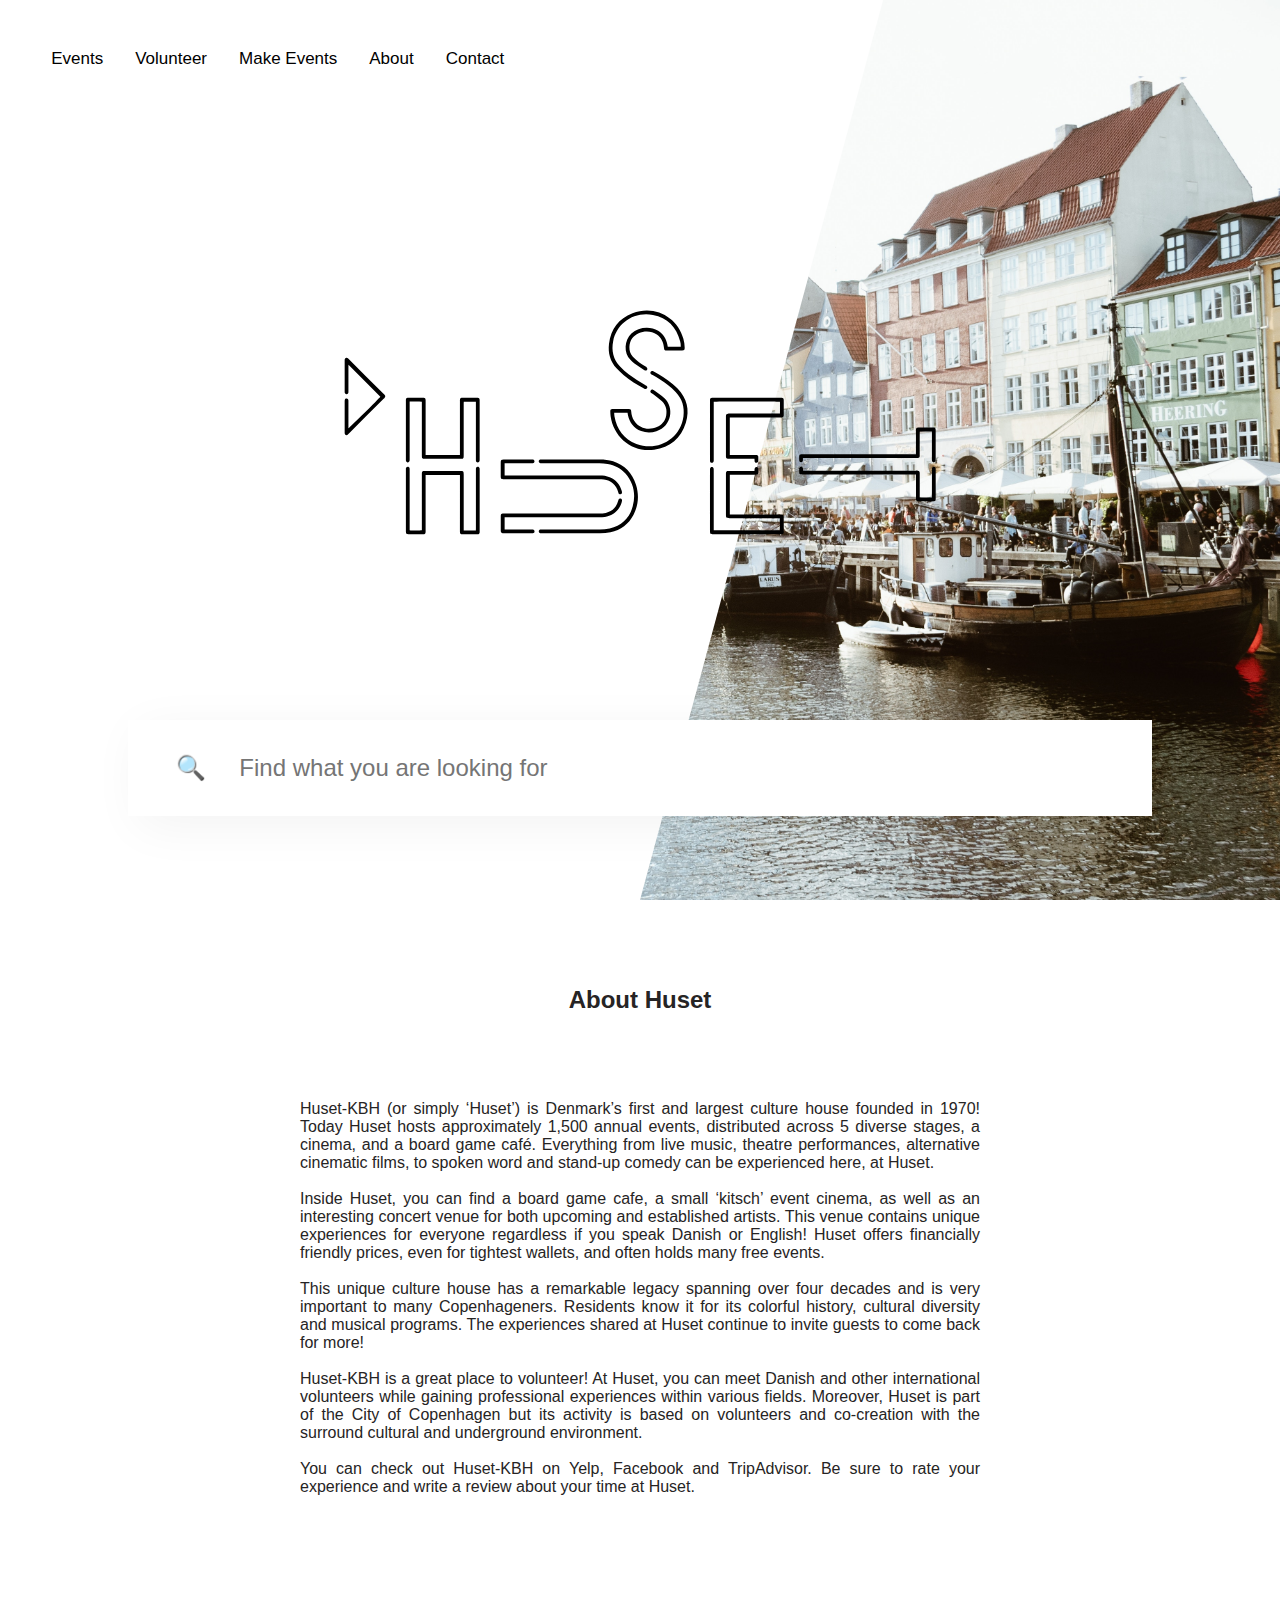
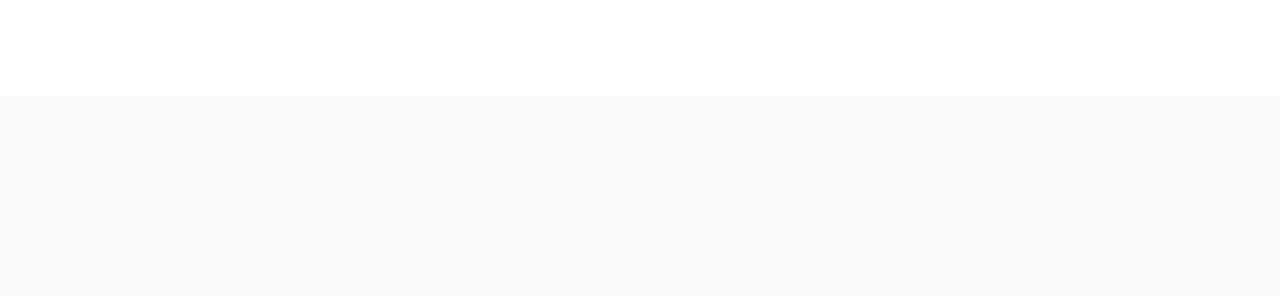
==== About.html @ 894ce45f "about page" ====
<!DOCTYPE html>
<html lang="">

<head>
  <meta charset="utf-8" />
  <meta name="viewport" content="width=device-width, initial-scale=1.0" />
  <link rel="stylesheet" type="text/css" href="css/style.css" />
  <title>Huset-KBH - Prototype</title>
</head>

<header class="header">
  <img class="arrow open-btn" src="img/burger_menu.svg" alt="H Menu logo" />
  <img class="arrow close-btn hide" src="img/burger_menu.svg" alt="H Menu logo" />

  <div class="overlay hide">
    <nav>
      <ul class="burger-bar" id="overlay">
        <li><a href="index.html">Events</a></li>
        <li><a href="#">Volunteer</a></li>
        <li><a href="#">Make Events</a></li>
        <li><a href="About.html">About</a></li>
        <li><a href="#">Contact</a></li>
      </ul>
    </nav>
  </div>

  <div class="headerContent">
    <div>
      <ul class="nav-bar">
        <li><a href="index.html">Events</a></li>
        <li><a href="#">Volunteer</a></li>
        <li><a href="#">Make Events</a></li>
        <li><a href="About.html">About</a></li>
        <li><a href="#">Contact</a></li>
      </ul>
    </div>
  </div>
</header>

<body>
  <section class="openSection">
    <div class="logoContainer">
      <div class="logo">
        <?xml version="1.0" encoding="utf-8"?>
        <!-- Generator: Adobe Illustrator 23.0.3, SVG Export Plug-In . SVG Version: 6.00 Build 0)  -->
        <svg version="1.1" id="Layer_1" xmlns="http://www.w3.org/2000/svg" xmlns:xlink="http://www.w3.org/1999/xlink"
          x="0px" y="0px" viewBox="0 0 500 500" style="enable-background:new 0 0 500 500;" xml:space="preserve">
          <g id="_x38_NUeLU.tif">
            <g>
              <path d="M109.32,271.02c-9.06,0-17.85,0-26.81,0c0,0.61,0,1.14,0,1.66c0,13.91,0,27.82,0,41.73c0,0.32,0,0.63,0,0.95
			c-0.02,1.63-0.45,2.08-2.1,2.08c-3.75,0.01-7.5,0.01-11.25,0c-1.65-0.01-2.06-0.43-2.06-2.11c0-16.21,0-32.43,0-48.64
			c0-0.27-0.01-0.55,0.03-0.81c0.13-0.74,0.67-1.23,1.38-1.25c0.71-0.02,1.33,0.42,1.47,1.15c0.09,0.48,0.06,0.99,0.06,1.48
			c0,15.08,0,30.17,0,45.25c0,0.58,0,1.17,0,1.72c1.05,0.31,7.84,0.37,9.53,0.08c0-0.53,0-1.11,0-1.68c0-14,0-28,0-42
			c0-2.39,0.25-2.65,2.63-2.65c9.12,0,18.25,0,27.37,0c2.44,0,2.7,0.26,2.7,2.74c0,13.95,0,27.91,0,41.86c0,0.58,0,1.15,0,1.82
			c3.2,0,6.25,0,9.48,0c0.02-0.57,0.05-1.14,0.05-1.71c0-15.13,0-30.26,0-45.39c0-0.45-0.02-0.91,0.03-1.35
			c0.09-0.78,0.6-1.27,1.31-1.32c0.76-0.06,1.39,0.41,1.55,1.21c0.07,0.35,0.05,0.72,0.05,1.08c0,16.08,0,32.16,0,48.23
			c0,0.27,0.02,0.54-0.02,0.81c-0.11,0.92-0.57,1.39-1.49,1.45c-0.76,0.05-1.53,0.02-2.3,0.02c-2.94,0-5.87-0.05-8.81,0.01
			c-2.46,0.05-2.82-0.36-2.81-2.75c0.03-13.95,0.02-27.91,0.02-41.86C109.32,272.27,109.32,271.7,109.32,271.02z" />
              <path d="M82.51,255.44c9.02,0,17.82,0,26.81,0c0-0.64,0-1.21,0-1.78c0-13.41,0-26.83,0-40.24c0-2.36,0.3-2.66,2.63-2.66
			c3.39,0,6.77,0,10.16,0c0.36,0,0.73-0.02,1.08,0.03c1,0.13,1.44,0.59,1.53,1.58c0.02,0.27,0.01,0.54,0.01,0.81
			c0,15.22,0,30.44,0,45.66c0,0.41,0.02,0.82-0.06,1.21c-0.14,0.74-0.74,1.22-1.42,1.23c-0.73,0-1.34-0.54-1.43-1.35
			c-0.05-0.45-0.03-0.9-0.03-1.35c0-14.32,0-28.63,0-42.95c0-0.57,0-1.15,0-1.82c-3.21,0-6.25,0-9.44,0
			c-0.03,0.54-0.09,1.06-0.09,1.58c0,13.41,0,26.83,0,40.24c0,2.67-0.17,2.83-2.85,2.83c-8.99,0-17.97,0-26.96,0
			c-0.23,0-0.45,0-0.68,0c-1.85-0.02-2.2-0.37-2.2-2.24c0-13.5,0-27.01,0-40.51c0-0.58,0-1.17,0-1.91
			c-3.17-0.18-6.25-0.06-9.53-0.09c0,0.71,0,1.28,0,1.85c0,14.32,0,28.63,0,42.95c0,0.45,0.03,0.91-0.02,1.35
			c-0.1,0.87-0.76,1.45-1.53,1.41c-0.73-0.04-1.28-0.6-1.37-1.42c-0.04-0.36-0.02-0.72-0.02-1.08c0-15.17,0-30.35,0-45.52
			c0-0.32-0.02-0.63,0.01-0.95c0.08-0.88,0.45-1.31,1.31-1.47c0.35-0.07,0.72-0.06,1.08-0.06c3.52,0,7.05,0,10.57,0
			c0.32,0,0.64-0.01,0.95,0.03c0.98,0.14,1.42,0.61,1.49,1.61c0.03,0.4,0.01,0.81,0.01,1.22c0,13.32,0,26.65,0,39.97
			C82.51,254.16,82.51,254.74,82.51,255.44z" />
              <path d="M240.26,222.55c-3.5,0-6.87,0-10.43,0c0.07,0.9,0.07,1.74,0.21,2.56c1.84,10.3,7.38,17.86,17.16,21.69
			c16.11,6.31,34.37-3.57,36.75-21.42c0.98-7.33-0.95-13.81-6.11-19.17c-1.87-1.94-3.93-3.74-6.05-5.41
			c-3.72-2.95-7.78-5.42-11.91-7.76c-0.39-0.22-0.8-0.43-1.16-0.7c-0.61-0.46-0.77-1.18-0.46-1.8c0.3-0.62,0.97-0.91,1.72-0.72
			c0.26,0.07,0.51,0.19,0.74,0.32c5.16,2.91,10.18,6.03,14.75,9.83c1.35,1.12,2.66,2.32,3.87,3.59c7.35,7.65,9.6,16.68,6.48,26.74
			c-3.77,12.16-12.24,19.26-24.84,21.03c-17.09,2.39-31.68-9.89-33.93-26.21c-0.17-1.25-0.24-2.52-0.26-3.78
			c-0.02-1.24,0.49-1.77,1.7-1.78c4.29-0.03,8.58-0.03,12.87,0c1.29,0.01,1.71,0.47,1.79,1.86c0.16,2.62,0.87,5.07,2.31,7.28
			c4.33,6.63,11.97,7.46,17.71,4.93c3.88-1.71,6.44-4.62,7.27-8.84c0.84-4.3-0.02-8.23-3.26-11.33c-1.79-1.71-3.83-3.15-5.79-4.66
			c-0.82-0.63-1.74-1.13-2.58-1.75c-0.74-0.54-0.9-1.34-0.47-2.01c0.41-0.66,1.21-0.83,2.04-0.44c0.08,0.04,0.16,0.09,0.23,0.14
			c2.98,1.96,5.9,3.98,8.53,6.43c7.51,6.99,5.96,21.69-6.28,25.76c-3.97,1.32-8.01,1.41-11.95-0.15
			c-5.75-2.28-9.07-6.63-10.37-12.61C240.45,223.66,240.37,223.17,240.26,222.55z" />
              <path d="M271.7,170.89c3.44,0,6.75,0,10.15,0c0.08-1.49-0.15-2.87-0.5-4.2c-2.89-11.19-9.88-18.44-21.26-20.61
			c-15.13-2.88-28.36,6.76-31.05,20.46c-1.46,7.47,0.12,14.16,5.36,19.84c2.12,2.3,4.47,4.33,6.98,6.19
			c4.03,2.99,8.28,5.65,12.63,8.13c0.35,0.2,0.72,0.38,1.05,0.62c0.67,0.49,0.87,1.23,0.53,1.9c-0.33,0.66-1.06,0.92-1.86,0.65
			c-0.21-0.07-0.41-0.18-0.61-0.3c-5.5-3.12-10.9-6.42-15.78-10.46c-2.01-1.66-3.93-3.48-5.68-5.41
			c-4.96-5.45-6.77-12.01-5.88-19.19c1.42-11.48,7.62-19.69,18.37-23.81c17.7-6.79,35.25,3.43,39.74,19.97
			c0.63,2.32,0.99,4.68,1.03,7.08c0.03,1.67-0.41,2.15-2.03,2.15c-4.02,0.02-8.04,0.02-12.06,0c-1.59-0.01-1.97-0.4-2.08-1.99
			c-0.32-4.36-1.93-8.06-5.6-10.64c-5.87-4.12-15.05-2.6-19.24,3.06c-2.57,3.48-3.44,10.13,0.51,14.45c1.42,1.55,3.07,2.92,4.75,4.2
			c1.64,1.26,3.45,2.3,5.19,3.44c0.3,0.2,0.62,0.38,0.89,0.61c0.55,0.49,0.66,1.25,0.3,1.84c-0.32,0.54-0.99,0.81-1.65,0.62
			c-0.26-0.07-0.5-0.2-0.73-0.35c-2.51-1.69-5.04-3.34-7.49-5.12c-1.16-0.84-2.18-1.89-3.18-2.93c-5.39-5.59-4.79-15.27,0.8-20.56
			c5.39-5.11,14.61-6.08,20.88-2.11c4.06,2.57,6.32,6.33,7.23,10.98C271.51,169.87,271.59,170.31,271.7,170.89z" />
              <path d="M359.25,304.88c-0.69,0-1.27,0-1.85,0c-12.46,0-24.93,0-37.39,0c-2.65,0-2.87-0.22-2.87-2.83c0-10.48,0-20.95,0-31.43
			c0-0.23,0-0.45,0-0.68c0.03-1.64,0.45-2.06,2.13-2.06c6.14-0.01,12.28,0,18.43,0c0.54,0,1.07,0,1.72,0
			c0.04-0.53,0.06-0.96,0.11-1.39c0.1-0.97,0.72-1.59,1.54-1.55c0.78,0.04,1.34,0.63,1.38,1.55c0.04,0.95,0.04,1.9-0.01,2.84
			c-0.05,0.91-0.54,1.38-1.45,1.47c-0.4,0.04-0.81,0.02-1.22,0.02c-6.01,0-12.01,0-18.02,0c-0.49,0-0.98,0-1.58,0
			c0,10.38,0,20.64,0,31.11c0.58,0,1.1,0,1.63,0c12.6,0,25.2,0,37.8,0c2.51,0,2.69,0.18,2.69,2.7c0,3.39,0,6.77,0,10.16
			c0,0.32,0.01,0.63-0.01,0.95c-0.08,1.01-0.49,1.45-1.5,1.58c-0.4,0.05-0.81,0.03-1.22,0.03c-17.39,0-34.77,0-52.16,0
			c-2.45,0-2.73-0.28-2.73-2.7c0-15.72,0-31.43,0-47.15c0-0.45-0.02-0.91,0.06-1.35c0.13-0.74,0.73-1.22,1.41-1.21
			c0.69,0,1.28,0.49,1.4,1.23c0.08,0.49,0.06,0.99,0.06,1.49c0,14.95,0,29.9,0,44.85c0,0.58,0,1.15,0,1.81c17.3,0,34.43,0,51.66,0
			C359.25,311.2,359.25,308.15,359.25,304.88z" />
              <path d="M320.16,226.09c0,9.8,0,19.48,0,29.32c0.55,0,1.03,0,1.52,0c6.05,0,12.1,0,18.15,0c0.41,0,0.82-0.02,1.22,0.02
			c0.83,0.1,1.33,0.57,1.37,1.4c0.05,1.13,0.06,2.26,0,3.38c-0.04,0.82-0.66,1.35-1.41,1.36c-0.74,0.01-1.34-0.5-1.48-1.31
			c-0.05-0.31-0.02-0.63-0.03-0.95c-0.01-0.26-0.05-0.53-0.09-0.97c-0.51,0-0.99,0-1.47,0c-6.05,0-12.1,0-18.15,0
			c-0.41,0-0.82,0.02-1.22-0.02c-0.85-0.09-1.3-0.53-1.4-1.38c-0.05-0.36-0.03-0.72-0.03-1.08c0-10.07,0-20.14,0-30.21
			c0-0.27-0.01-0.54,0.01-0.81c0.07-1.19,0.5-1.62,1.66-1.69c0.41-0.02,0.81-0.01,1.22-0.01c12.51,0,25.02,0,37.53,0
			c0.53,0,1.06,0,1.78,0c0.04-3.19,0.03-6.24,0.01-9.26c-1.01-0.32-50.08-0.4-51.74-0.07c0,0.54,0,1.12,0,1.7
			c0,14.45,0,28.9,0,43.35c0,0.45,0.02,0.91-0.03,1.35c-0.1,0.85-0.65,1.36-1.41,1.37c-0.76,0.01-1.34-0.49-1.46-1.32
			c-0.05-0.35-0.03-0.72-0.03-1.08c0-15.35,0-30.71,0-46.06c0-0.27-0.01-0.54,0.01-0.81c0.08-1.1,0.52-1.54,1.59-1.63
			c0.31-0.02,0.63-0.01,0.95-0.01c17.52,0,35.04,0,52.56,0c0.27,0,0.54-0.01,0.81,0.01c1.18,0.07,1.68,0.5,1.69,1.65
			c0.03,4.02,0.03,8.04,0,12.06c-0.01,1.15-0.52,1.63-1.66,1.7c-0.4,0.03-0.81,0.01-1.22,0.01c-12.51,0-25.02,0-37.53,0
			C321.33,226.09,320.79,226.09,320.16,226.09z" />
              <path d="M197.86,258.97c6.95,0,13.91-0.01,20.86,0.01c3.49,0.01,6.94,0.35,10.28,1.46c9.12,3.03,15.01,9.27,17.87,18.35
			c2.51,7.97,1.94,15.82-1.9,23.27c-3.81,7.38-9.93,11.88-18.01,13.74c-2.65,0.61-5.34,0.84-8.06,0.84
			c-15.22-0.01-30.43,0-45.65-0.01c-0.41,0-0.82,0.02-1.21-0.06c-0.66-0.13-1.11-0.7-1.13-1.34c-0.03-0.69,0.43-1.34,1.14-1.47
			c0.48-0.09,0.99-0.06,1.48-0.06c14.99,0,29.98-0.01,44.97,0c2.63,0,5.23-0.17,7.79-0.78c9.43-2.24,15.53-8.06,18.03-17.35
			c2.54-9.42,0.77-18.11-5.69-25.59c-3.65-4.23-8.42-6.61-13.89-7.52c-2.13-0.35-4.31-0.5-6.47-0.51
			c-14.85-0.04-29.71-0.02-44.56-0.02c-0.5,0-1,0.02-1.49-0.04c-0.78-0.09-1.27-0.6-1.33-1.3c-0.06-0.75,0.41-1.39,1.22-1.54
			c0.44-0.08,0.9-0.06,1.35-0.06C181.6,258.97,189.73,258.97,197.86,258.97z" />
              <path d="M465.59,254.9c0-0.78,0-1.32,0-1.86c0-5.46,0-10.93,0-16.39c0-0.36-0.02-0.72,0.01-1.08c0.09-1.07,0.54-1.54,1.64-1.58
			c1.17-0.04,2.35-0.02,3.52-0.02c2.71,0,5.42-0.01,8.13,0c1.7,0.01,2.11,0.4,2.11,2.06c0.01,7.68,0,15.35,0,23.03
			c0,0.31,0,0.64-0.06,0.94c-0.15,0.68-0.67,1.09-1.35,1.11c-0.69,0.02-1.25-0.34-1.41-1.02c-0.11-0.48-0.1-0.98-0.11-1.48
			c-0.01-6.64,0-13.27,0-19.91c0-0.53,0-1.06,0-1.68c-3.19,0-6.24,0-9.47,0c-0.02,0.52-0.07,1.04-0.07,1.56
			c-0.01,5.55,0,11.11,0,16.66c0,0.41,0.02,0.82-0.02,1.22c-0.1,0.86-0.53,1.28-1.4,1.37c-0.49,0.05-0.99,0.03-1.49,0.03
			c-28.81,0-57.61,0-86.42,0c-0.58,0-1.16,0-1.91,0c0,0.67,0.03,1.2-0.01,1.73c-0.08,1.03-0.64,1.57-1.52,1.53
			c-0.82-0.03-1.34-0.56-1.38-1.53c-0.04-1.04-0.05-2.08,0-3.11c0.04-0.98,0.54-1.45,1.53-1.55c0.45-0.04,0.9-0.02,1.35-0.02
			c28.81,0,57.61,0,86.42,0C464.26,254.9,464.83,254.9,465.59,254.9z" />
              <path d="M465.59,270.63c-0.88,0-1.51,0-2.13,0c-28.71,0-57.43,0-86.14,0c-0.54,0-1.09,0.02-1.62-0.04
			c-0.79-0.09-1.25-0.52-1.29-1.31c-0.06-1.13-0.06-2.26,0-3.38c0.05-0.85,0.63-1.32,1.42-1.32c0.79,0,1.32,0.45,1.44,1.32
			c0.07,0.53,0.07,1.07,0.1,1.78c0.67,0,1.28,0,1.9,0c28.76,0,57.52,0,86.28,0c0.5,0,1-0.03,1.49,0.03c1,0.12,1.41,0.58,1.49,1.6
			c0.03,0.36,0.01,0.72,0.01,1.08c0,5.51,0,11.02,0,16.52c0,0.53,0,1.06,0,1.68c3.22,0,6.26,0,9.45,0c0.03-0.56,0.08-1.08,0.08-1.6
			c0.01-6.64,0-13.27,0.01-19.91c0-0.45-0.02-0.91,0.07-1.35c0.15-0.77,0.69-1.18,1.44-1.16c0.74,0.01,1.26,0.45,1.39,1.22
			c0.06,0.35,0.04,0.72,0.04,1.08c0,7.45,0,14.9,0,22.35c0,0.32,0.01,0.63-0.02,0.95c-0.09,0.81-0.46,1.22-1.25,1.38
			c-0.39,0.08-0.81,0.07-1.21,0.07c-3.48,0.01-6.95,0.01-10.43,0c-0.4,0-0.82,0-1.21-0.08c-0.79-0.16-1.16-0.57-1.26-1.38
			c-0.05-0.4-0.02-0.81-0.02-1.22c0-5.51,0-11.02,0-16.52C465.59,271.89,465.59,271.36,465.59,270.63z" />
              <path d="M144.23,261.92c0,3.26,0,6.31,0,9.52c0.66,0,1.23,0,1.8,0c24.16,0,48.32,0,72.48,0c2.69,0,5.32,0.31,7.82,1.34
			c4.93,2.03,8.06,5.65,9.43,10.79c0.1,0.39,0.18,0.8,0.18,1.2c0,0.74-0.51,1.3-1.21,1.42c-0.61,0.1-1.25-0.23-1.53-0.86
			c-0.13-0.28-0.18-0.6-0.26-0.91c-1.39-5.44-5.57-9.14-11.16-9.81c-1.25-0.15-2.52-0.21-3.78-0.21
			c-24.66-0.01-49.31-0.01-73.97-0.01c-2.67,0-2.83-0.16-2.83-2.85c0-3.43-0.01-6.86,0-10.3c0-1.82,0.44-2.27,2.21-2.27
			c7.32-0.01,14.63,0,21.95,0c0.36,0,0.73,0,1.07,0.08c0.73,0.18,1.18,0.8,1.15,1.48c-0.04,0.69-0.54,1.24-1.29,1.34
			c-0.44,0.06-0.9,0.04-1.35,0.04c-6.37,0-12.74,0-19.1,0C145.35,261.92,144.86,261.92,144.23,261.92z" />
              <path d="M144.24,304.16c0,3.27,0,6.32,0,9.52c0.57,0,1.05,0,1.54,0c6.41,0,12.82,0,19.24,0c0.41,0,0.82-0.03,1.22,0.03
			c0.79,0.1,1.36,0.72,1.37,1.43c0.01,0.72-0.55,1.35-1.33,1.46c-0.36,0.05-0.72,0.03-1.08,0.03c-7.18,0-14.36,0-21.54,0
			c-0.32,0-0.63,0.02-0.95-0.02c-0.91-0.1-1.36-0.55-1.47-1.48c-0.04-0.31-0.02-0.63-0.02-0.95c0-3.52,0-7.04,0-10.57
			c0-0.32-0.02-0.64,0.02-0.95c0.11-0.9,0.59-1.36,1.5-1.45c0.45-0.04,0.9-0.02,1.35-0.02c24.7,0,49.4,0.01,74.1-0.02
			c1.7,0,3.45-0.11,5.1-0.48c5.03-1.14,8.17-4.36,9.61-9.28c0.1-0.35,0.14-0.71,0.28-1.04c0.3-0.72,0.9-1.03,1.63-0.91
			c0.71,0.12,1.16,0.66,1.15,1.44c-0.01,0.4-0.1,0.81-0.2,1.2c-1.6,6.27-6.72,10.84-13.26,11.76c-1.42,0.2-2.88,0.27-4.32,0.27
			c-24.02,0.02-48.04,0.01-72.07,0.01C145.52,304.16,144.94,304.16,144.24,304.16z" />
              <path d="M47.16,209.88c-8.3-8.3-16.59-16.58-24.9-24.89c-0.02,0.37-0.05,0.84-0.05,1.32c0,6.37,0,12.74,0,19.1
			c0,0.45,0.02,0.91-0.06,1.35c-0.12,0.69-0.64,1.13-1.3,1.18c-0.71,0.05-1.32-0.37-1.5-1.1c-0.09-0.34-0.08-0.72-0.08-1.07
			c0-8.04,0-16.08,0-24.12c0-0.23,0-0.45,0.01-0.68c0.05-0.63,0.29-1.15,0.92-1.38c0.6-0.22,1.16-0.12,1.63,0.33
			c0.26,0.25,0.52,0.51,0.77,0.76c9.07,9.07,18.14,18.14,27.21,27.21c0.19,0.19,0.39,0.38,0.57,0.58c0.83,0.92,0.83,1.56,0,2.48
			c-0.21,0.23-0.44,0.45-0.67,0.67c-9.04,9.04-18.07,18.07-27.11,27.11c-0.32,0.32-0.62,0.67-0.99,0.92
			c-0.94,0.64-2.06,0.18-2.29-0.93c-0.07-0.35-0.05-0.72-0.05-1.08c0-7.99,0-15.99,0-23.98c0-0.4-0.01-0.82,0.09-1.21
			c0.18-0.73,0.8-1.14,1.52-1.07c0.66,0.06,1.17,0.5,1.28,1.2c0.07,0.44,0.05,0.9,0.05,1.35c0,6.37,0,12.74,0,19.1
			c0,0.48,0,0.96,0,1.53C23.22,234,46.02,211.35,47.16,209.88z" />
            </g>
          </g>
        </svg>
      </div>
      <img class="mobilelogo" src="img/mobile_logo.svg" alt="mobilelogo" />
    </div>

    <div class="openImage">
      <img alt="mountain" src="img/cph.jpg" />
    </div>

    <input type="search" name="Search" class="search" placeholder="&#128269;     Find what you are looking for" />
  </section>

  <section class="eventTitle" id="events">
    <h2>About Huset</h2>
  </section>

  <section class="paragraph">
    <p>
      Huset-KBH (or simply ‘Huset’) is Denmark’s first and largest culture house founded in 1970! Today Huset hosts approximately 1,500 annual events, distributed across 5 diverse stages, a cinema, and a board game café. 
      Everything from live music, theatre performances, alternative cinematic films, to spoken word and stand-up comedy can be experienced here, at Huset.
    </p><br>
    <p>
      Inside Huset, you can find a board game cafe, a small ‘kitsch’ event cinema, as well as an interesting concert venue for both upcoming and established artists. 
      This venue contains unique experiences for everyone regardless if you speak Danish or English! Huset offers financially friendly prices, even for tightest wallets, and often holds many free events.
    </p><br>
    <p>This unique culture house has a remarkable legacy spanning over four decades and is very important to many Copenhageners. 
        Residents know it for its colorful history, cultural diversity and musical programs.
        The experiences shared at Huset continue to invite guests to come back for more!</p><br>
        <p>Huset-KBH is a great place to volunteer! At Huset, you can meet Danish and other international volunteers while gaining professional experiences within various fields. 
            Moreover, Huset is part of the City of Copenhagen but its activity is based on volunteers and co-creation with the surround cultural and underground environment.</p><br>
            <p>You can check out Huset-KBH on <a src="https://www.yelp.dk/biz/huset-kbh-k%C3%B8benhavn-k">Yelp</a>, <a src="https://www.facebook.com/Huset.Koebenhavn/">Facebook</a> and <a src="https://www.tripadvisor.dk/Attraction_Review-g189541-d7729454-Reviews-Huset_KBH-Copenhagen_Zealand.html">TripAdvisor.</a> 
                Be sure to rate your experience and write a review about your time at Huset.</p>
</section>

  <section class="event"></section>

  <footer></footer>

  <template>

  </template>

  <script src="js/header.js"></script>
  <script src="js/content.js"></script>
</body>


</html>
---- css/style.css ----
@font-face {
    font-family: Avenir-Regular;
    src: url("font/AvenirNext-Regular-08.ttf");
}

@font-face {
    font-family: Avenir-bold;
    src: url("font/AvenirNext-DemiBold-03.ttf");
}

* {
    transition: 0.2s ease-in;
    padding: 0;
    margin: 0;
}

body {
    font-family: 'Avenir-Regular', sans-serif;
    background-color: #fff !important;
    color: #262424;
    width: 100%;
}

h1,
h2,
h3,
h4,
h5 {
    font-family: 'Avenir-bold', sans-serif;
}

header {
    height: 120px;
    background-color: transparent;
    z-index: 9999;
    position: absolute;
    top: 0;
    left: 0;
    right: 0;
}

.headerMobileOpen {
    height: 100vh;
    background: #fff;
}

.headerContent {
    padding: 2.2em;
    position: sticky;
}

.lang {
    cursor: pointer;
    float: right;
    color: black;
    text-align: center;
    padding: 14px 16px;
    text-decoration: none;
    font-size: 17px;
}

ul {
    list-style: none;
}

.nav-bar a {
    color: black;
    float: left;
    text-align: center;
    padding: 14px 16px;
    text-decoration: none;
    font-size: 17px;
}

a:hover {
    color: #ff0000;
}

.scrolled {
    position: fixed;
    background-color: #fff;
    -webkit-box-shadow: 10px 10px 50px 0px rgba(0, 0, 0, 0.05);
    box-shadow: 10px 10px 50px 0px rgba(0, 0, 0, 0.05);
}

/*FRONTPAGE*/

.openSection {
    height: 100vh;
}

.logo {
    position: absolute;
    width: 50%;
}

.mobilelogo {
    display: none;
}

.logoContainer {
    position: absolute;
    display: flex;
    height: 100vh;
    width: 100%;
    justify-content: center;
    align-items: center;
    z-index: 9;
}

.title h1 {
    font-size: 6em;
}

.openImage img {
    object-fit: cover;
    height: 100vh;
    width: 100%;
    -webkit-clip-path: polygon(88% 0, 100% 0, 100% 100%, 69% 100%);
    clip-path: polygon(69% 0, 100% 0, 100% 100%, 50% 100%);
}

.eventTitle {
    height: 200px;
    width: 100%;
    display: flex;
    justify-content: center;
    align-items: center;
}

.event {
    margin: 0 auto;
    max-width: 1200px;
    display: grid;
    grid-template-columns: repeat(auto-fill, minmax(360px, 1fr));
    grid-gap: 40px;
}
.paragraph{
    text-align: justify;
    padding-left: 300px;
    padding-right: 300px;
}

.burger-bar {
    padding: 1.5em;
    font-size: 2em;
}

.overlay {
    position: absolute;
    height: 100vh;
    width: 100%;
    display: flex;
    justify-content: center;
    align-items: center;
}

.overlay li {
    padding: 30px 0;
    text-align: center;
}

.overlay a {
    color: #262424;
    text-decoration: none;
}

.close-btn {
    transform: rotate(90deg);
}

.hide {
    display: none !important;
}

.eventcard {
    position: relative;
    height: 320px;
    border-radius: 10px;
    -webkit-box-shadow: 10px 10px 50px 0px rgba(0, 0, 0, 0.05);
    box-shadow: 10px 10px 50px 0px rgba(0, 0, 0, 0.05);
}

.date {
    position: absolute;
    bottom: 25px;
    left: 25px;
}

.bookmark {
    position: absolute;
    bottom: 25px;
    right: 25px;
    cursor: pointer;
    opacity: .5;
}

.bookmark:hover {
    opacity: 1;
}



.eventcard:hover {
    -webkit-box-shadow: 10px 10px 50px 0px rgba(0, 0, 0, 0.15);
    box-shadow: 10px 10px 50px 0px rgba(0, 0, 0, 0.15);
}

.eventImage {
    border-radius: 10px 10px 0 0;
    width: 100%;
    height: 150px;
    object-fit: cover;
}

.articlecontent {
    margin: 25px;
}

.articlecontent p {
    opacity: .5;
    font-size: 1em;
}

.articlecontent h3 {
    font-size: 1.5em;
    margin-bottom: 15px;
}

.arrow {
    display: none;
    width: 50px;
    cursor: pointer;
    padding: 2.5em;
    float: left;
    z-index: 999;
}

.search {
    cursor: pointer;
    color: #26242450;
    padding: 2em;
    font-size: 1.5em;
    top: 80vh;
    height: 50px;
    z-index: 99;
    position: absolute;
    left: 10%;
    right: 10%;
    width: 80%;
    border: none;
    -webkit-box-shadow: 10px 10px 50px 0px rgba(0, 0, 0, 0.05);
    box-shadow: 10px 10px 50px 0px rgba(0, 0, 0, 0.05);
}

footer {
    background: #fafafa;
    height: 200px;
    width: 100%;
    margin-top: 200px;
    text-align: center;
}
.footercontent{
    padding-top: 100px;
}


@media screen and (max-width: 772px) {

    .arrow {
        display: block;
    }

    .nav-bar {
        display: none;
    }

    .openImage img {
        height: 50vh;
        -webkit-clip-path: polygon(0 0, 100% 0, 100% 100%, 0% 100%);
        clip-path: polygon(0 0, 100% 0, 100% 100%, 0% 100%);
    }

    .search {
        top: 85vh;
        font-size: 1em;
    }

    .logo {
        display: none;
    }

    .mobilelogo {
        display: block;
    }

    .arrow {
        display: block;
    }

    .event {
        margin: 1.5em;
        grid-template-columns: repeat(auto-fill, minmax(320px, 1fr));
    }

}
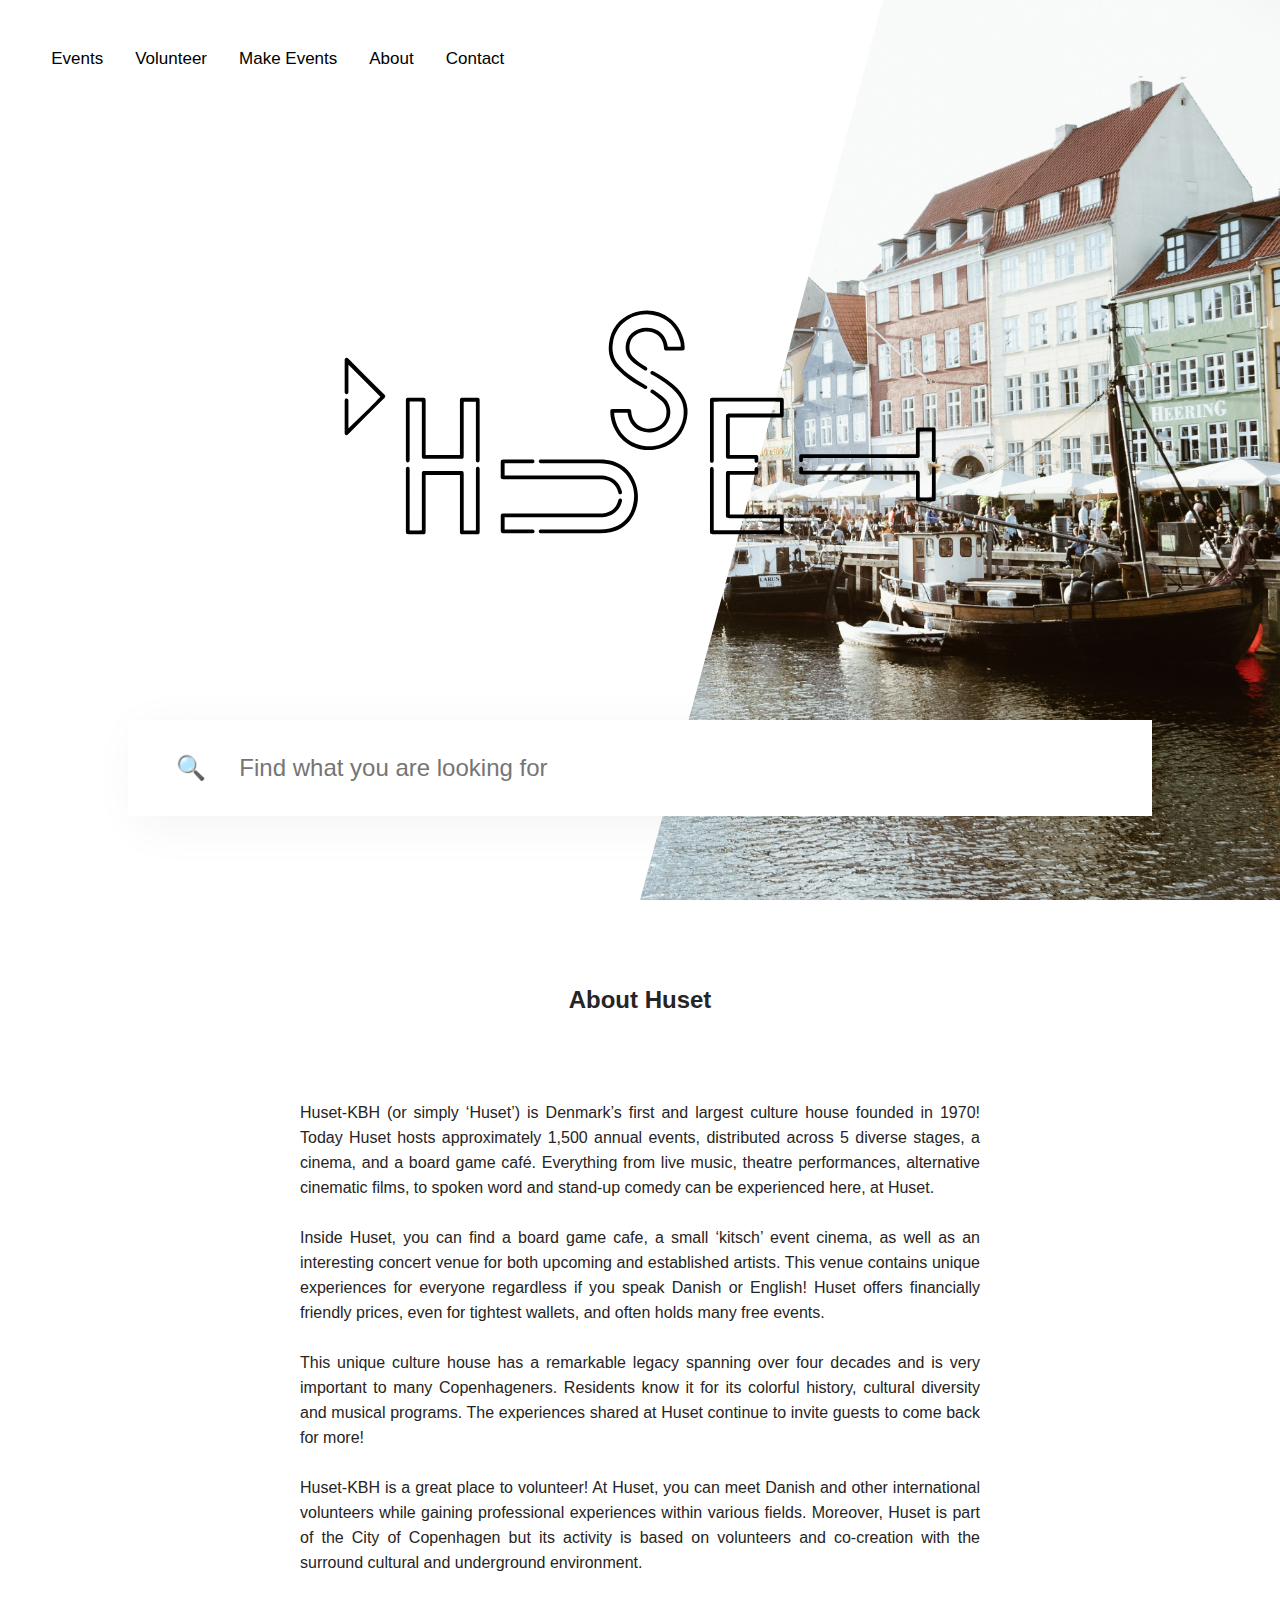
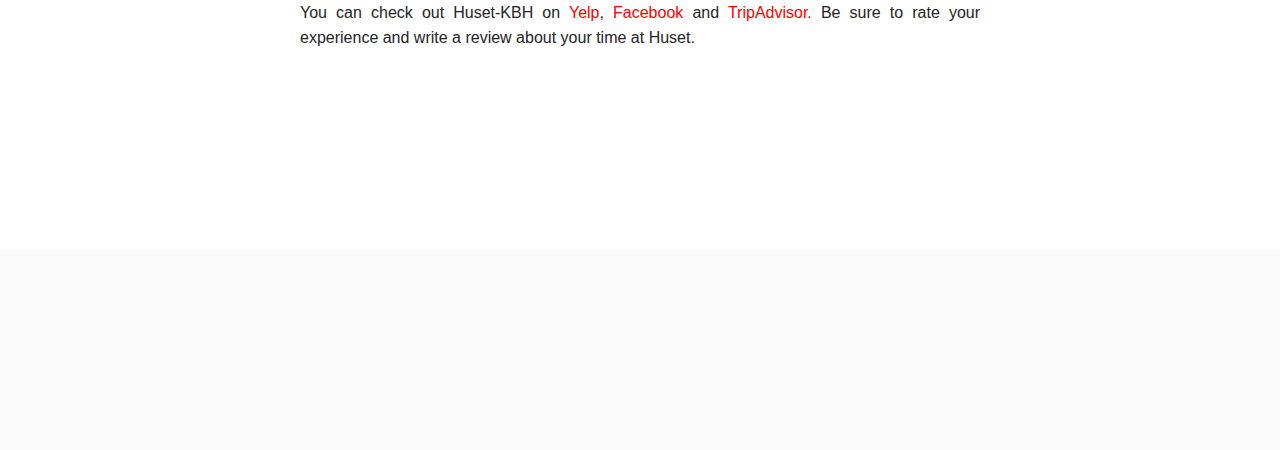
==== commit ff67bc9f: "change" ====
--- a/About.html
+++ b/About.html
@@ -183,7 +183,7 @@
         The experiences shared at Huset continue to invite guests to come back for more!</p><br>
         <p>Huset-KBH is a great place to volunteer! At Huset, you can meet Danish and other international volunteers while gaining professional experiences within various fields. 
             Moreover, Huset is part of the City of Copenhagen but its activity is based on volunteers and co-creation with the surround cultural and underground environment.</p><br>
-            <p>You can check out Huset-KBH on <a src="https://www.yelp.dk/biz/huset-kbh-k%C3%B8benhavn-k">Yelp</a>, <a src="https://www.facebook.com/Huset.Koebenhavn/">Facebook</a> and <a src="https://www.tripadvisor.dk/Attraction_Review-g189541-d7729454-Reviews-Huset_KBH-Copenhagen_Zealand.html">TripAdvisor.</a> 
+            <p>You can check out Huset-KBH on <a href="https://www.yelp.dk/biz/huset-kbh-k%C3%B8benhavn-k">Yelp</a>, <a href="https://www.facebook.com/Huset.Koebenhavn/">Facebook</a> and <a href="https://www.tripadvisor.dk/Attraction_Review-g189541-d7729454-Reviews-Huset_KBH-Copenhagen_Zealand.html">TripAdvisor.</a> 
                 Be sure to rate your experience and write a review about your time at Huset.</p>
 </section>
 
--- a/css/style.css
+++ b/css/style.css
@@ -139,7 +139,13 @@
     text-align: justify;
     padding-left: 300px;
     padding-right: 300px;
-}
+    line-height: 25px;
+}
+.paragraph a{
+    color:  #ff0000;
+    text-decoration: none;
+}
+
 
 .burger-bar {
     padding: 1.5em;
@@ -302,5 +308,9 @@
         margin: 1.5em;
         grid-template-columns: repeat(auto-fill, minmax(320px, 1fr));
     }
+    .paragraph{
+        padding-left: 3em;
+        padding-right: 3em;
+    }
 
 }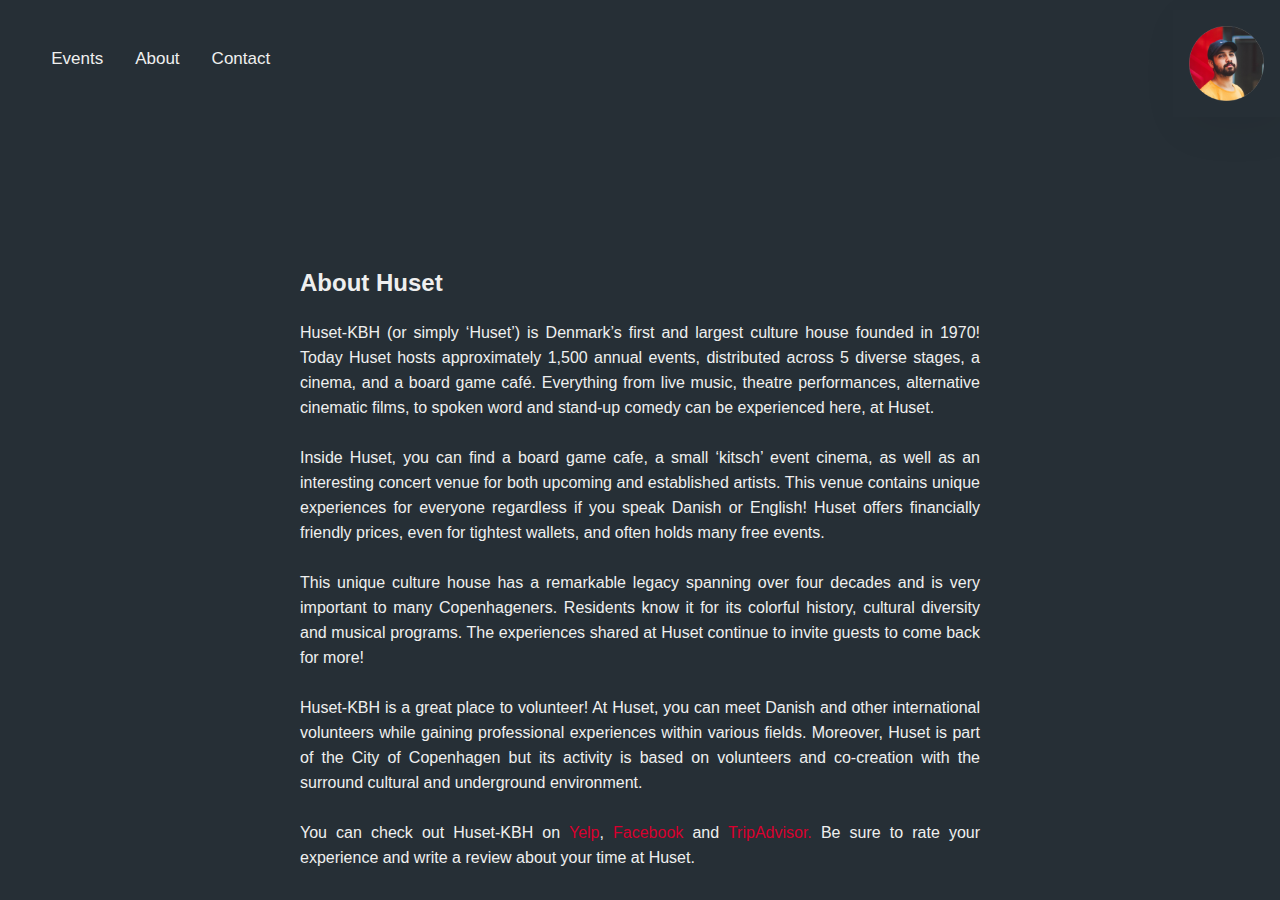
==== commit 641bb09b: "eventpage" ====
--- a/About.html
+++ b/About.html
@@ -9,167 +9,38 @@
 </head>
 
 <header class="header">
-  <img class="arrow open-btn" src="img/burger_menu.svg" alt="H Menu logo" />
-  <img class="arrow close-btn hide" src="img/burger_menu.svg" alt="H Menu logo" />
-
-  <div class="overlay hide">
-    <nav>
-      <ul class="burger-bar" id="overlay">
-        <li><a href="index.html">Events</a></li>
-        <li><a href="#">Volunteer</a></li>
-        <li><a href="#">Make Events</a></li>
-        <li><a href="About.html">About</a></li>
-        <li><a href="#">Contact</a></li>
-      </ul>
-    </nav>
-  </div>
-
-  <div class="headerContent">
-    <div>
-      <ul class="nav-bar">
-        <li><a href="index.html">Events</a></li>
-        <li><a href="#">Volunteer</a></li>
-        <li><a href="#">Make Events</a></li>
-        <li><a href="About.html">About</a></li>
-        <li><a href="#">Contact</a></li>
-      </ul>
-    </div>
-  </div>
-</header>
+		<img class="arrow open-btn" src="img/BURGER.svg" alt="H Menu logo" />
+		<img class="arrow close-btn hide" src="img/exit.svg" alt="H Menu logo" />
+		<img class="avatar" src="img/mads_avatar.svg" alt="avatar" />
+	
+		<div class="overlay hide">
+			<nav>
+				<ul class="burger-bar" id="overlay">
+					<li><a href="home.html">Events</a></li>
+					<li><a href="About.html">About</a></li>
+					<li><a href="#">Contact</a></li>
+				</ul>
+			</nav>
+		</div>
+	
+		<div class="headerContent">
+			<div>
+				<ul class="nav-bar">
+					<li><a href="home.html">Events</a></li>
+					<li><a href="About.html">About</a></li>
+					<li><a href="#">Contact</a></li>
+				</ul>
+			</div>
+		</div>
+	</header>
 
 <body>
-  <section class="openSection">
-    <div class="logoContainer">
-      <div class="logo">
-        <?xml version="1.0" encoding="utf-8"?>
-        <!-- Generator: Adobe Illustrator 23.0.3, SVG Export Plug-In . SVG Version: 6.00 Build 0)  -->
-        <svg version="1.1" id="Layer_1" xmlns="http://www.w3.org/2000/svg" xmlns:xlink="http://www.w3.org/1999/xlink"
-          x="0px" y="0px" viewBox="0 0 500 500" style="enable-background:new 0 0 500 500;" xml:space="preserve">
-          <g id="_x38_NUeLU.tif">
-            <g>
-              <path d="M109.32,271.02c-9.06,0-17.85,0-26.81,0c0,0.61,0,1.14,0,1.66c0,13.91,0,27.82,0,41.73c0,0.32,0,0.63,0,0.95
-			c-0.02,1.63-0.45,2.08-2.1,2.08c-3.75,0.01-7.5,0.01-11.25,0c-1.65-0.01-2.06-0.43-2.06-2.11c0-16.21,0-32.43,0-48.64
-			c0-0.27-0.01-0.55,0.03-0.81c0.13-0.74,0.67-1.23,1.38-1.25c0.71-0.02,1.33,0.42,1.47,1.15c0.09,0.48,0.06,0.99,0.06,1.48
-			c0,15.08,0,30.17,0,45.25c0,0.58,0,1.17,0,1.72c1.05,0.31,7.84,0.37,9.53,0.08c0-0.53,0-1.11,0-1.68c0-14,0-28,0-42
-			c0-2.39,0.25-2.65,2.63-2.65c9.12,0,18.25,0,27.37,0c2.44,0,2.7,0.26,2.7,2.74c0,13.95,0,27.91,0,41.86c0,0.58,0,1.15,0,1.82
-			c3.2,0,6.25,0,9.48,0c0.02-0.57,0.05-1.14,0.05-1.71c0-15.13,0-30.26,0-45.39c0-0.45-0.02-0.91,0.03-1.35
-			c0.09-0.78,0.6-1.27,1.31-1.32c0.76-0.06,1.39,0.41,1.55,1.21c0.07,0.35,0.05,0.72,0.05,1.08c0,16.08,0,32.16,0,48.23
-			c0,0.27,0.02,0.54-0.02,0.81c-0.11,0.92-0.57,1.39-1.49,1.45c-0.76,0.05-1.53,0.02-2.3,0.02c-2.94,0-5.87-0.05-8.81,0.01
-			c-2.46,0.05-2.82-0.36-2.81-2.75c0.03-13.95,0.02-27.91,0.02-41.86C109.32,272.27,109.32,271.7,109.32,271.02z" />
-              <path d="M82.51,255.44c9.02,0,17.82,0,26.81,0c0-0.64,0-1.21,0-1.78c0-13.41,0-26.83,0-40.24c0-2.36,0.3-2.66,2.63-2.66
-			c3.39,0,6.77,0,10.16,0c0.36,0,0.73-0.02,1.08,0.03c1,0.13,1.44,0.59,1.53,1.58c0.02,0.27,0.01,0.54,0.01,0.81
-			c0,15.22,0,30.44,0,45.66c0,0.41,0.02,0.82-0.06,1.21c-0.14,0.74-0.74,1.22-1.42,1.23c-0.73,0-1.34-0.54-1.43-1.35
-			c-0.05-0.45-0.03-0.9-0.03-1.35c0-14.32,0-28.63,0-42.95c0-0.57,0-1.15,0-1.82c-3.21,0-6.25,0-9.44,0
-			c-0.03,0.54-0.09,1.06-0.09,1.58c0,13.41,0,26.83,0,40.24c0,2.67-0.17,2.83-2.85,2.83c-8.99,0-17.97,0-26.96,0
-			c-0.23,0-0.45,0-0.68,0c-1.85-0.02-2.2-0.37-2.2-2.24c0-13.5,0-27.01,0-40.51c0-0.58,0-1.17,0-1.91
-			c-3.17-0.18-6.25-0.06-9.53-0.09c0,0.71,0,1.28,0,1.85c0,14.32,0,28.63,0,42.95c0,0.45,0.03,0.91-0.02,1.35
-			c-0.1,0.87-0.76,1.45-1.53,1.41c-0.73-0.04-1.28-0.6-1.37-1.42c-0.04-0.36-0.02-0.72-0.02-1.08c0-15.17,0-30.35,0-45.52
-			c0-0.32-0.02-0.63,0.01-0.95c0.08-0.88,0.45-1.31,1.31-1.47c0.35-0.07,0.72-0.06,1.08-0.06c3.52,0,7.05,0,10.57,0
-			c0.32,0,0.64-0.01,0.95,0.03c0.98,0.14,1.42,0.61,1.49,1.61c0.03,0.4,0.01,0.81,0.01,1.22c0,13.32,0,26.65,0,39.97
-			C82.51,254.16,82.51,254.74,82.51,255.44z" />
-              <path d="M240.26,222.55c-3.5,0-6.87,0-10.43,0c0.07,0.9,0.07,1.74,0.21,2.56c1.84,10.3,7.38,17.86,17.16,21.69
-			c16.11,6.31,34.37-3.57,36.75-21.42c0.98-7.33-0.95-13.81-6.11-19.17c-1.87-1.94-3.93-3.74-6.05-5.41
-			c-3.72-2.95-7.78-5.42-11.91-7.76c-0.39-0.22-0.8-0.43-1.16-0.7c-0.61-0.46-0.77-1.18-0.46-1.8c0.3-0.62,0.97-0.91,1.72-0.72
-			c0.26,0.07,0.51,0.19,0.74,0.32c5.16,2.91,10.18,6.03,14.75,9.83c1.35,1.12,2.66,2.32,3.87,3.59c7.35,7.65,9.6,16.68,6.48,26.74
-			c-3.77,12.16-12.24,19.26-24.84,21.03c-17.09,2.39-31.68-9.89-33.93-26.21c-0.17-1.25-0.24-2.52-0.26-3.78
-			c-0.02-1.24,0.49-1.77,1.7-1.78c4.29-0.03,8.58-0.03,12.87,0c1.29,0.01,1.71,0.47,1.79,1.86c0.16,2.62,0.87,5.07,2.31,7.28
-			c4.33,6.63,11.97,7.46,17.71,4.93c3.88-1.71,6.44-4.62,7.27-8.84c0.84-4.3-0.02-8.23-3.26-11.33c-1.79-1.71-3.83-3.15-5.79-4.66
-			c-0.82-0.63-1.74-1.13-2.58-1.75c-0.74-0.54-0.9-1.34-0.47-2.01c0.41-0.66,1.21-0.83,2.04-0.44c0.08,0.04,0.16,0.09,0.23,0.14
-			c2.98,1.96,5.9,3.98,8.53,6.43c7.51,6.99,5.96,21.69-6.28,25.76c-3.97,1.32-8.01,1.41-11.95-0.15
-			c-5.75-2.28-9.07-6.63-10.37-12.61C240.45,223.66,240.37,223.17,240.26,222.55z" />
-              <path d="M271.7,170.89c3.44,0,6.75,0,10.15,0c0.08-1.49-0.15-2.87-0.5-4.2c-2.89-11.19-9.88-18.44-21.26-20.61
-			c-15.13-2.88-28.36,6.76-31.05,20.46c-1.46,7.47,0.12,14.16,5.36,19.84c2.12,2.3,4.47,4.33,6.98,6.19
-			c4.03,2.99,8.28,5.65,12.63,8.13c0.35,0.2,0.72,0.38,1.05,0.62c0.67,0.49,0.87,1.23,0.53,1.9c-0.33,0.66-1.06,0.92-1.86,0.65
-			c-0.21-0.07-0.41-0.18-0.61-0.3c-5.5-3.12-10.9-6.42-15.78-10.46c-2.01-1.66-3.93-3.48-5.68-5.41
-			c-4.96-5.45-6.77-12.01-5.88-19.19c1.42-11.48,7.62-19.69,18.37-23.81c17.7-6.79,35.25,3.43,39.74,19.97
-			c0.63,2.32,0.99,4.68,1.03,7.08c0.03,1.67-0.41,2.15-2.03,2.15c-4.02,0.02-8.04,0.02-12.06,0c-1.59-0.01-1.97-0.4-2.08-1.99
-			c-0.32-4.36-1.93-8.06-5.6-10.64c-5.87-4.12-15.05-2.6-19.24,3.06c-2.57,3.48-3.44,10.13,0.51,14.45c1.42,1.55,3.07,2.92,4.75,4.2
-			c1.64,1.26,3.45,2.3,5.19,3.44c0.3,0.2,0.62,0.38,0.89,0.61c0.55,0.49,0.66,1.25,0.3,1.84c-0.32,0.54-0.99,0.81-1.65,0.62
-			c-0.26-0.07-0.5-0.2-0.73-0.35c-2.51-1.69-5.04-3.34-7.49-5.12c-1.16-0.84-2.18-1.89-3.18-2.93c-5.39-5.59-4.79-15.27,0.8-20.56
-			c5.39-5.11,14.61-6.08,20.88-2.11c4.06,2.57,6.32,6.33,7.23,10.98C271.51,169.87,271.59,170.31,271.7,170.89z" />
-              <path d="M359.25,304.88c-0.69,0-1.27,0-1.85,0c-12.46,0-24.93,0-37.39,0c-2.65,0-2.87-0.22-2.87-2.83c0-10.48,0-20.95,0-31.43
-			c0-0.23,0-0.45,0-0.68c0.03-1.64,0.45-2.06,2.13-2.06c6.14-0.01,12.28,0,18.43,0c0.54,0,1.07,0,1.72,0
-			c0.04-0.53,0.06-0.96,0.11-1.39c0.1-0.97,0.72-1.59,1.54-1.55c0.78,0.04,1.34,0.63,1.38,1.55c0.04,0.95,0.04,1.9-0.01,2.84
-			c-0.05,0.91-0.54,1.38-1.45,1.47c-0.4,0.04-0.81,0.02-1.22,0.02c-6.01,0-12.01,0-18.02,0c-0.49,0-0.98,0-1.58,0
-			c0,10.38,0,20.64,0,31.11c0.58,0,1.1,0,1.63,0c12.6,0,25.2,0,37.8,0c2.51,0,2.69,0.18,2.69,2.7c0,3.39,0,6.77,0,10.16
-			c0,0.32,0.01,0.63-0.01,0.95c-0.08,1.01-0.49,1.45-1.5,1.58c-0.4,0.05-0.81,0.03-1.22,0.03c-17.39,0-34.77,0-52.16,0
-			c-2.45,0-2.73-0.28-2.73-2.7c0-15.72,0-31.43,0-47.15c0-0.45-0.02-0.91,0.06-1.35c0.13-0.74,0.73-1.22,1.41-1.21
-			c0.69,0,1.28,0.49,1.4,1.23c0.08,0.49,0.06,0.99,0.06,1.49c0,14.95,0,29.9,0,44.85c0,0.58,0,1.15,0,1.81c17.3,0,34.43,0,51.66,0
-			C359.25,311.2,359.25,308.15,359.25,304.88z" />
-              <path d="M320.16,226.09c0,9.8,0,19.48,0,29.32c0.55,0,1.03,0,1.52,0c6.05,0,12.1,0,18.15,0c0.41,0,0.82-0.02,1.22,0.02
-			c0.83,0.1,1.33,0.57,1.37,1.4c0.05,1.13,0.06,2.26,0,3.38c-0.04,0.82-0.66,1.35-1.41,1.36c-0.74,0.01-1.34-0.5-1.48-1.31
-			c-0.05-0.31-0.02-0.63-0.03-0.95c-0.01-0.26-0.05-0.53-0.09-0.97c-0.51,0-0.99,0-1.47,0c-6.05,0-12.1,0-18.15,0
-			c-0.41,0-0.82,0.02-1.22-0.02c-0.85-0.09-1.3-0.53-1.4-1.38c-0.05-0.36-0.03-0.72-0.03-1.08c0-10.07,0-20.14,0-30.21
-			c0-0.27-0.01-0.54,0.01-0.81c0.07-1.19,0.5-1.62,1.66-1.69c0.41-0.02,0.81-0.01,1.22-0.01c12.51,0,25.02,0,37.53,0
-			c0.53,0,1.06,0,1.78,0c0.04-3.19,0.03-6.24,0.01-9.26c-1.01-0.32-50.08-0.4-51.74-0.07c0,0.54,0,1.12,0,1.7
-			c0,14.45,0,28.9,0,43.35c0,0.45,0.02,0.91-0.03,1.35c-0.1,0.85-0.65,1.36-1.41,1.37c-0.76,0.01-1.34-0.49-1.46-1.32
-			c-0.05-0.35-0.03-0.72-0.03-1.08c0-15.35,0-30.71,0-46.06c0-0.27-0.01-0.54,0.01-0.81c0.08-1.1,0.52-1.54,1.59-1.63
-			c0.31-0.02,0.63-0.01,0.95-0.01c17.52,0,35.04,0,52.56,0c0.27,0,0.54-0.01,0.81,0.01c1.18,0.07,1.68,0.5,1.69,1.65
-			c0.03,4.02,0.03,8.04,0,12.06c-0.01,1.15-0.52,1.63-1.66,1.7c-0.4,0.03-0.81,0.01-1.22,0.01c-12.51,0-25.02,0-37.53,0
-			C321.33,226.09,320.79,226.09,320.16,226.09z" />
-              <path d="M197.86,258.97c6.95,0,13.91-0.01,20.86,0.01c3.49,0.01,6.94,0.35,10.28,1.46c9.12,3.03,15.01,9.27,17.87,18.35
-			c2.51,7.97,1.94,15.82-1.9,23.27c-3.81,7.38-9.93,11.88-18.01,13.74c-2.65,0.61-5.34,0.84-8.06,0.84
-			c-15.22-0.01-30.43,0-45.65-0.01c-0.41,0-0.82,0.02-1.21-0.06c-0.66-0.13-1.11-0.7-1.13-1.34c-0.03-0.69,0.43-1.34,1.14-1.47
-			c0.48-0.09,0.99-0.06,1.48-0.06c14.99,0,29.98-0.01,44.97,0c2.63,0,5.23-0.17,7.79-0.78c9.43-2.24,15.53-8.06,18.03-17.35
-			c2.54-9.42,0.77-18.11-5.69-25.59c-3.65-4.23-8.42-6.61-13.89-7.52c-2.13-0.35-4.31-0.5-6.47-0.51
-			c-14.85-0.04-29.71-0.02-44.56-0.02c-0.5,0-1,0.02-1.49-0.04c-0.78-0.09-1.27-0.6-1.33-1.3c-0.06-0.75,0.41-1.39,1.22-1.54
-			c0.44-0.08,0.9-0.06,1.35-0.06C181.6,258.97,189.73,258.97,197.86,258.97z" />
-              <path d="M465.59,254.9c0-0.78,0-1.32,0-1.86c0-5.46,0-10.93,0-16.39c0-0.36-0.02-0.72,0.01-1.08c0.09-1.07,0.54-1.54,1.64-1.58
-			c1.17-0.04,2.35-0.02,3.52-0.02c2.71,0,5.42-0.01,8.13,0c1.7,0.01,2.11,0.4,2.11,2.06c0.01,7.68,0,15.35,0,23.03
-			c0,0.31,0,0.64-0.06,0.94c-0.15,0.68-0.67,1.09-1.35,1.11c-0.69,0.02-1.25-0.34-1.41-1.02c-0.11-0.48-0.1-0.98-0.11-1.48
-			c-0.01-6.64,0-13.27,0-19.91c0-0.53,0-1.06,0-1.68c-3.19,0-6.24,0-9.47,0c-0.02,0.52-0.07,1.04-0.07,1.56
-			c-0.01,5.55,0,11.11,0,16.66c0,0.41,0.02,0.82-0.02,1.22c-0.1,0.86-0.53,1.28-1.4,1.37c-0.49,0.05-0.99,0.03-1.49,0.03
-			c-28.81,0-57.61,0-86.42,0c-0.58,0-1.16,0-1.91,0c0,0.67,0.03,1.2-0.01,1.73c-0.08,1.03-0.64,1.57-1.52,1.53
-			c-0.82-0.03-1.34-0.56-1.38-1.53c-0.04-1.04-0.05-2.08,0-3.11c0.04-0.98,0.54-1.45,1.53-1.55c0.45-0.04,0.9-0.02,1.35-0.02
-			c28.81,0,57.61,0,86.42,0C464.26,254.9,464.83,254.9,465.59,254.9z" />
-              <path d="M465.59,270.63c-0.88,0-1.51,0-2.13,0c-28.71,0-57.43,0-86.14,0c-0.54,0-1.09,0.02-1.62-0.04
-			c-0.79-0.09-1.25-0.52-1.29-1.31c-0.06-1.13-0.06-2.26,0-3.38c0.05-0.85,0.63-1.32,1.42-1.32c0.79,0,1.32,0.45,1.44,1.32
-			c0.07,0.53,0.07,1.07,0.1,1.78c0.67,0,1.28,0,1.9,0c28.76,0,57.52,0,86.28,0c0.5,0,1-0.03,1.49,0.03c1,0.12,1.41,0.58,1.49,1.6
-			c0.03,0.36,0.01,0.72,0.01,1.08c0,5.51,0,11.02,0,16.52c0,0.53,0,1.06,0,1.68c3.22,0,6.26,0,9.45,0c0.03-0.56,0.08-1.08,0.08-1.6
-			c0.01-6.64,0-13.27,0.01-19.91c0-0.45-0.02-0.91,0.07-1.35c0.15-0.77,0.69-1.18,1.44-1.16c0.74,0.01,1.26,0.45,1.39,1.22
-			c0.06,0.35,0.04,0.72,0.04,1.08c0,7.45,0,14.9,0,22.35c0,0.32,0.01,0.63-0.02,0.95c-0.09,0.81-0.46,1.22-1.25,1.38
-			c-0.39,0.08-0.81,0.07-1.21,0.07c-3.48,0.01-6.95,0.01-10.43,0c-0.4,0-0.82,0-1.21-0.08c-0.79-0.16-1.16-0.57-1.26-1.38
-			c-0.05-0.4-0.02-0.81-0.02-1.22c0-5.51,0-11.02,0-16.52C465.59,271.89,465.59,271.36,465.59,270.63z" />
-              <path d="M144.23,261.92c0,3.26,0,6.31,0,9.52c0.66,0,1.23,0,1.8,0c24.16,0,48.32,0,72.48,0c2.69,0,5.32,0.31,7.82,1.34
-			c4.93,2.03,8.06,5.65,9.43,10.79c0.1,0.39,0.18,0.8,0.18,1.2c0,0.74-0.51,1.3-1.21,1.42c-0.61,0.1-1.25-0.23-1.53-0.86
-			c-0.13-0.28-0.18-0.6-0.26-0.91c-1.39-5.44-5.57-9.14-11.16-9.81c-1.25-0.15-2.52-0.21-3.78-0.21
-			c-24.66-0.01-49.31-0.01-73.97-0.01c-2.67,0-2.83-0.16-2.83-2.85c0-3.43-0.01-6.86,0-10.3c0-1.82,0.44-2.27,2.21-2.27
-			c7.32-0.01,14.63,0,21.95,0c0.36,0,0.73,0,1.07,0.08c0.73,0.18,1.18,0.8,1.15,1.48c-0.04,0.69-0.54,1.24-1.29,1.34
-			c-0.44,0.06-0.9,0.04-1.35,0.04c-6.37,0-12.74,0-19.1,0C145.35,261.92,144.86,261.92,144.23,261.92z" />
-              <path d="M144.24,304.16c0,3.27,0,6.32,0,9.52c0.57,0,1.05,0,1.54,0c6.41,0,12.82,0,19.24,0c0.41,0,0.82-0.03,1.22,0.03
-			c0.79,0.1,1.36,0.72,1.37,1.43c0.01,0.72-0.55,1.35-1.33,1.46c-0.36,0.05-0.72,0.03-1.08,0.03c-7.18,0-14.36,0-21.54,0
-			c-0.32,0-0.63,0.02-0.95-0.02c-0.91-0.1-1.36-0.55-1.47-1.48c-0.04-0.31-0.02-0.63-0.02-0.95c0-3.52,0-7.04,0-10.57
-			c0-0.32-0.02-0.64,0.02-0.95c0.11-0.9,0.59-1.36,1.5-1.45c0.45-0.04,0.9-0.02,1.35-0.02c24.7,0,49.4,0.01,74.1-0.02
-			c1.7,0,3.45-0.11,5.1-0.48c5.03-1.14,8.17-4.36,9.61-9.28c0.1-0.35,0.14-0.71,0.28-1.04c0.3-0.72,0.9-1.03,1.63-0.91
-			c0.71,0.12,1.16,0.66,1.15,1.44c-0.01,0.4-0.1,0.81-0.2,1.2c-1.6,6.27-6.72,10.84-13.26,11.76c-1.42,0.2-2.88,0.27-4.32,0.27
-			c-24.02,0.02-48.04,0.01-72.07,0.01C145.52,304.16,144.94,304.16,144.24,304.16z" />
-              <path d="M47.16,209.88c-8.3-8.3-16.59-16.58-24.9-24.89c-0.02,0.37-0.05,0.84-0.05,1.32c0,6.37,0,12.74,0,19.1
-			c0,0.45,0.02,0.91-0.06,1.35c-0.12,0.69-0.64,1.13-1.3,1.18c-0.71,0.05-1.32-0.37-1.5-1.1c-0.09-0.34-0.08-0.72-0.08-1.07
-			c0-8.04,0-16.08,0-24.12c0-0.23,0-0.45,0.01-0.68c0.05-0.63,0.29-1.15,0.92-1.38c0.6-0.22,1.16-0.12,1.63,0.33
-			c0.26,0.25,0.52,0.51,0.77,0.76c9.07,9.07,18.14,18.14,27.21,27.21c0.19,0.19,0.39,0.38,0.57,0.58c0.83,0.92,0.83,1.56,0,2.48
-			c-0.21,0.23-0.44,0.45-0.67,0.67c-9.04,9.04-18.07,18.07-27.11,27.11c-0.32,0.32-0.62,0.67-0.99,0.92
-			c-0.94,0.64-2.06,0.18-2.29-0.93c-0.07-0.35-0.05-0.72-0.05-1.08c0-7.99,0-15.99,0-23.98c0-0.4-0.01-0.82,0.09-1.21
-			c0.18-0.73,0.8-1.14,1.52-1.07c0.66,0.06,1.17,0.5,1.28,1.2c0.07,0.44,0.05,0.9,0.05,1.35c0,6.37,0,12.74,0,19.1
-			c0,0.48,0,0.96,0,1.53C23.22,234,46.02,211.35,47.16,209.88z" />
-            </g>
-          </g>
-        </svg>
-      </div>
-      <img class="mobilelogo" src="img/mobile_logo.svg" alt="mobilelogo" />
-    </div>
-
-    <div class="openImage">
-      <img alt="mountain" src="img/cph.jpg" />
-    </div>
-
-    <input type="search" name="Search" class="search" placeholder="&#128269;     Find what you are looking for" />
+  <section class="halfSection">
   </section>
 
-  <section class="eventTitle" id="events">
-    <h2>About Huset</h2>
-  </section>
 
   <section class="paragraph">
+			<h2>About Huset</h2><br>
     <p>
       Huset-KBH (or simply ‘Huset’) is Denmark’s first and largest culture house founded in 1970! Today Huset hosts approximately 1,500 annual events, distributed across 5 diverse stages, a cinema, and a board game café. 
       Everything from live music, theatre performances, alternative cinematic films, to spoken word and stand-up comedy can be experienced here, at Huset.
--- a/css/style.css
+++ b/css/style.css
@@ -16,8 +16,8 @@
 
 body {
     font-family: 'Avenir-Regular', sans-serif;
-    background-color: #fff !important;
-    color: #262424;
+    background-color:#262F36!important;
+    color: #EFEFEF;
     width: 100%;
 }
 
@@ -38,10 +38,16 @@
     left: 0;
     right: 0;
 }
-
+.avatar{
+    position: relative;
+    top: 10px;
+    float: right;
+    padding: 1em;
+    box-shadow: 10px 10px 50px 0px rgba(0, 0, 0, 0.05);
+}
 .headerMobileOpen {
     height: 100vh;
-    background: #fff;
+    background: #262F36;
 }
 
 .headerContent {
@@ -52,19 +58,21 @@
 .lang {
     cursor: pointer;
     float: right;
-    color: black;
+    color: #FEFEFE;
     text-align: center;
     padding: 14px 16px;
     text-decoration: none;
     font-size: 17px;
 }
-
+a{
+    text-decoration: none;
+}
 ul {
     list-style: none;
 }
 
 .nav-bar a {
-    color: black;
+    color: #EFEFEF;
     float: left;
     text-align: center;
     padding: 14px 16px;
@@ -73,12 +81,12 @@
 }
 
 a:hover {
-    color: #ff0000;
+    color: #D8002E;
 }
 
 .scrolled {
     position: fixed;
-    background-color: #fff;
+    background-color: #262F36;
     -webkit-box-shadow: 10px 10px 50px 0px rgba(0, 0, 0, 0.05);
     box-shadow: 10px 10px 50px 0px rgba(0, 0, 0, 0.05);
 }
@@ -87,6 +95,9 @@
 
 .openSection {
     height: 100vh;
+}
+.halfSection{
+    height: 30vh;
 }
 
 .logo {
@@ -113,6 +124,7 @@
 }
 
 .openImage img {
+    opacity: .8;
     object-fit: cover;
     height: 100vh;
     width: 100%;
@@ -120,14 +132,53 @@
     clip-path: polygon(69% 0, 100% 0, 100% 100%, 50% 100%);
 }
 
-.eventTitle {
-    height: 200px;
-    width: 100%;
-    display: flex;
+.eventName{
+    padding-top: 120px;
+    letter-spacing: 5px;
+    height: 50px;
+   text-align: center;
     justify-content: center;
     align-items: center;
 }
-
+.BandEvent{
+    padding: 1em;
+}
+.bandImage{
+    border-radius: 10px;
+    display: block;
+    margin-left: auto;
+    margin-right: auto;
+    width: 100%;
+  }
+  .bandBanner{
+      text-align: center;
+      padding: 2em;
+  }
+  .spotify{
+    box-shadow: 10px 10px 50px 0px rgb(0, 0, 0);
+  }
+  .youtube{
+      text-align: center;
+      padding: 1em;
+  }
+.eventTitle {
+    height: 50px;
+    padding: 1em;
+}
+.bandName{
+text-align: center;
+position: absolute;
+left: 40%;
+top: 80px;
+color:white;
+text-shadow: 20px 12px 12px black;
+}
+.buy{
+    cursor: pointer;
+    font-weight: 700;
+    color: #D8002E;
+    float: right;
+}
 .event {
     margin: 0 auto;
     max-width: 1200px;
@@ -135,6 +186,13 @@
     grid-template-columns: repeat(auto-fill, minmax(360px, 1fr));
     grid-gap: 40px;
 }
+.filter{
+    position: relative;
+    top: -35px;
+    float: right;
+    height: 20px;
+    padding: .5em;
+}
 .paragraph{
     text-align: justify;
     padding-left: 300px;
@@ -142,7 +200,7 @@
     line-height: 25px;
 }
 .paragraph a{
-    color:  #ff0000;
+    color:  #D8002E;
     text-decoration: none;
 }
 
@@ -167,24 +225,30 @@
 }
 
 .overlay a {
-    color: #262424;
+    color: #FEFEFE;
     text-decoration: none;
 }
 
-.close-btn {
-    transform: rotate(90deg);
-}
+
 
 .hide {
     display: none !important;
 }
 
 .eventcard {
+    margin: 2em;
+    background-color: #FEFEFE;
     position: relative;
-    height: 320px;
+    height: 280px;
     border-radius: 10px;
     -webkit-box-shadow: 10px 10px 50px 0px rgba(0, 0, 0, 0.05);
     box-shadow: 10px 10px 50px 0px rgba(0, 0, 0, 0.05);
+}
+.eventcard p, h3{
+    color: #262F36
+}
+.Eventdescription{
+    padding: 1.5em;
 }
 
 .date {
@@ -241,10 +305,18 @@
     float: left;
     z-index: 999;
 }
+.back{
+    display: none;
+    width: 40px;
+    cursor: pointer;
+    padding: 1.5em;
+    float: left;
+    z-index: 999;
+}
 
 .search {
     cursor: pointer;
-    color: #26242450;
+    color: #262F36
     padding: 2em;
     font-size: 1.5em;
     top: 80vh;
@@ -258,17 +330,121 @@
     -webkit-box-shadow: 10px 10px 50px 0px rgba(0, 0, 0, 0.05);
     box-shadow: 10px 10px 50px 0px rgba(0, 0, 0, 0.05);
 }
-
-footer {
-    background: #fafafa;
-    height: 200px;
-    width: 100%;
-    margin-top: 200px;
+.signin{
+    cursor: pointer;
+    color: #262F36
+    padding: 2em;
+    font-size: 1.5em;
+    top: 85vh;
+    height: 50px;
+    z-index: 99;
+    position: absolute;
+    left: 10%;
+    right: 10%;
+    width: 80%;
+    border: none;
+    -webkit-box-shadow: 10px 10px 50px 0px rgba(0, 0, 0, 0.05);
+    box-shadow: 10px 10px 50px 0px rgba(0, 0, 0, 0.05);
+}
+
+.filterBy{
     text-align: center;
-}
-.footercontent{
-    padding-top: 100px;
-}
+    padding-top: 60px;
+}
+.genre{
+    text-align: center;
+    padding-top: 120px;
+}
+.allEvents{
+    top: 140px;
+    cursor: pointer;
+    color: #262F36
+    padding: 2em;
+    font-size: 1em;
+    height: 35px;
+    z-index: 99;
+    position: absolute;
+    left: 10%;
+    right: 10%;
+    width: 20%;
+    border: none;
+    -webkit-box-shadow: 10px 10px 50px 0px rgba(0, 0, 0, 0.05);
+    box-shadow: 10px 10px 50px 0px rgba(0, 0, 0, 0.05);
+}
+
+/*///////////////////FILTER BUTTONS////////////////////*/
+
+.checkbox{
+    padding-top: 2em;
+    padding-left: 3em;
+}
+/* Customize the label (the container) */
+.container {
+    display: block;
+    position: relative;
+    padding-left: 35px;
+    margin-bottom: 12px;
+    cursor: pointer;
+    font-size: 22px;
+    -webkit-user-select: none;
+    -moz-user-select: none;
+    -ms-user-select: none;
+    user-select: none;
+  }
+  
+  /* Hide the browser's default checkbox */
+  .container input {
+    position: absolute;
+    opacity: 0;
+    cursor: pointer;
+    height: 0;
+    width: 0;
+  }
+  
+  /* Create a custom checkbox */
+  .checkmark {
+    position: absolute;
+    top: 0;
+    left: 0;
+    height: 25px;
+    width: 25px;
+    background-color: #FEFEFE;
+  }
+  
+  /* On mouse-over, add a grey background color */
+  .container:hover input ~ .checkmark {
+    background-color: #FEFEFE;
+  }
+  
+  /* When the checkbox is checked, add a blue background */
+  .container input:checked ~ .checkmark {
+    background-color: #D8002E;
+  }
+  
+  /* Create the checkmark/indicator (hidden when not checked) */
+  .checkmark:after {
+    content: "";
+    position: absolute;
+    display: none;
+  }
+  
+  /* Show the checkmark when checked */
+  .container input:checked ~ .checkmark:after {
+    display: block;
+  }
+  
+  /* Style the checkmark/indicator */
+  .container .checkmark:after {
+    left: 9px;
+    top: 5px;
+    width: 5px;
+    height: 10px;
+    border: solid #FEFEFE;
+    border-width: 0 3px 3px 0;
+    -webkit-transform: rotate(45deg);
+    -ms-transform: rotate(45deg);
+    transform: rotate(45deg);
+  }
 
 
 @media screen and (max-width: 772px) {
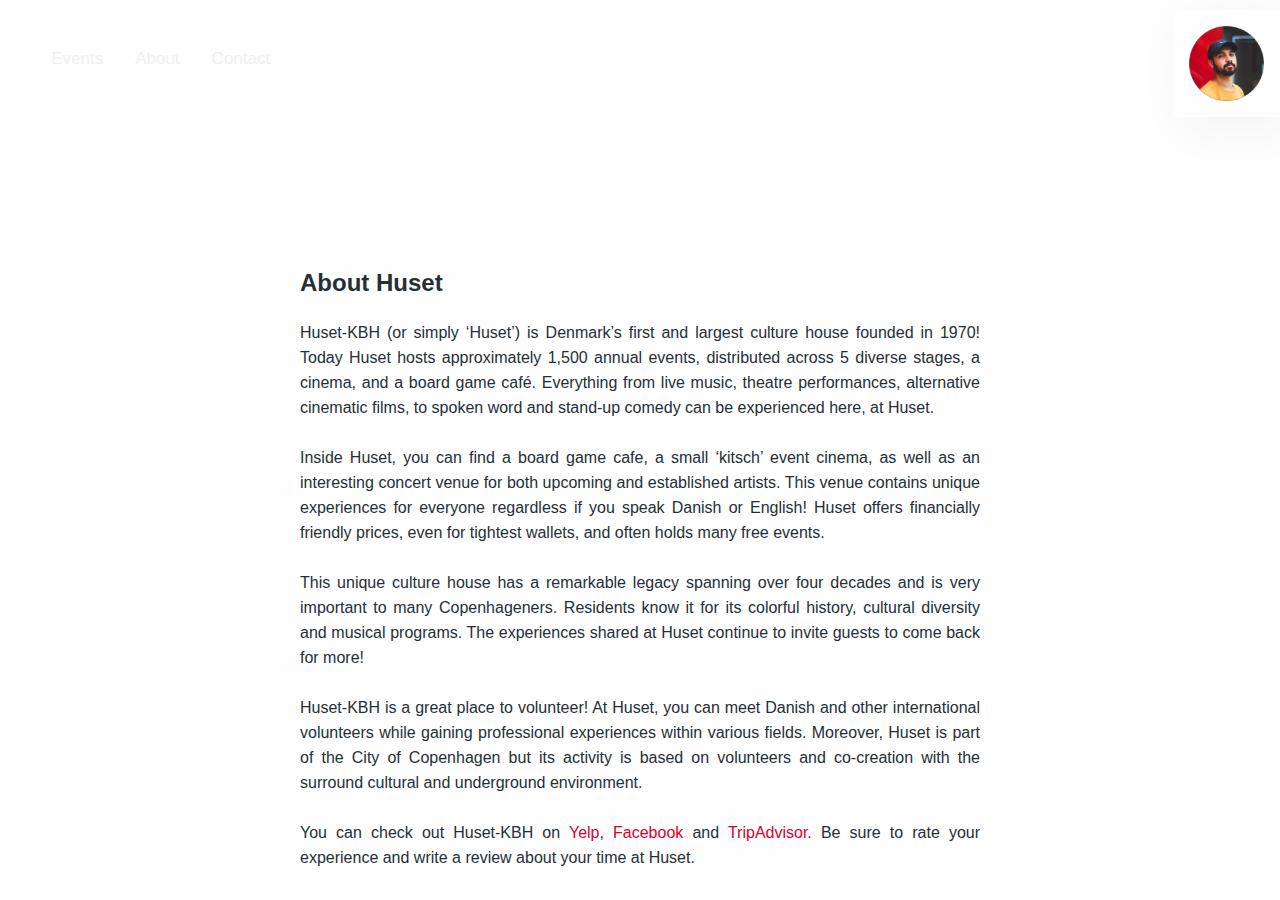
==== commit 80323f65: "appchange" ====
--- a/About.html
+++ b/About.html
@@ -9,7 +9,7 @@
 </head>
 
 <header class="header">
-		<img class="arrow open-btn" src="img/BURGER.svg" alt="H Menu logo" />
+		<img class="arrow open-btn" src="img/BURGER-black.svg" alt="H Menu logo" />
 		<img class="arrow close-btn hide" src="img/exit.svg" alt="H Menu logo" />
 		<img class="avatar" src="img/mads_avatar.svg" alt="avatar" />
 	
--- a/css/style.css
+++ b/css/style.css
@@ -16,8 +16,8 @@
 
 body {
     font-family: 'Avenir-Regular', sans-serif;
-    background-color:#262F36!important;
-    color: #EFEFEF;
+    background-color:#FEFEFE!important;
+    color:#262F36;
     width: 100%;
 }
 
@@ -86,7 +86,7 @@
 
 .scrolled {
     position: fixed;
-    background-color: #262F36;
+    background-color: #FEFEFE;
     -webkit-box-shadow: 10px 10px 50px 0px rgba(0, 0, 0, 0.05);
     box-shadow: 10px 10px 50px 0px rgba(0, 0, 0, 0.05);
 }
@@ -107,6 +107,14 @@
 
 .mobilelogo {
     display: none;
+}
+.calendar{
+
+    border-radius: 10px;
+    display: block;
+    margin-left: auto;
+    margin-right: auto;
+    width: 90vw;
 }
 
 .logoContainer {
@@ -121,6 +129,14 @@
 
 .title h1 {
     font-size: 6em;
+}
+.downarrow{
+    position: relative;
+    top: 160px;
+    transform: rotate(90deg);
+}
+.downarrow img{
+    height: 50px;
 }
 
 .openImage img {
@@ -170,7 +186,7 @@
 position: absolute;
 left: 40%;
 top: 80px;
-color:white;
+color:#FEFEFE;
 text-shadow: 20px 12px 12px black;
 }
 .buy{
@@ -409,11 +425,13 @@
     height: 25px;
     width: 25px;
     background-color: #FEFEFE;
+    border: 1px solid black;
+    border-radius: 2px;
   }
   
   /* On mouse-over, add a grey background color */
   .container:hover input ~ .checkmark {
-    background-color: #FEFEFE;
+    background-color: rgb(54, 26, 32);
   }
   
   /* When the checkbox is checked, add a blue background */
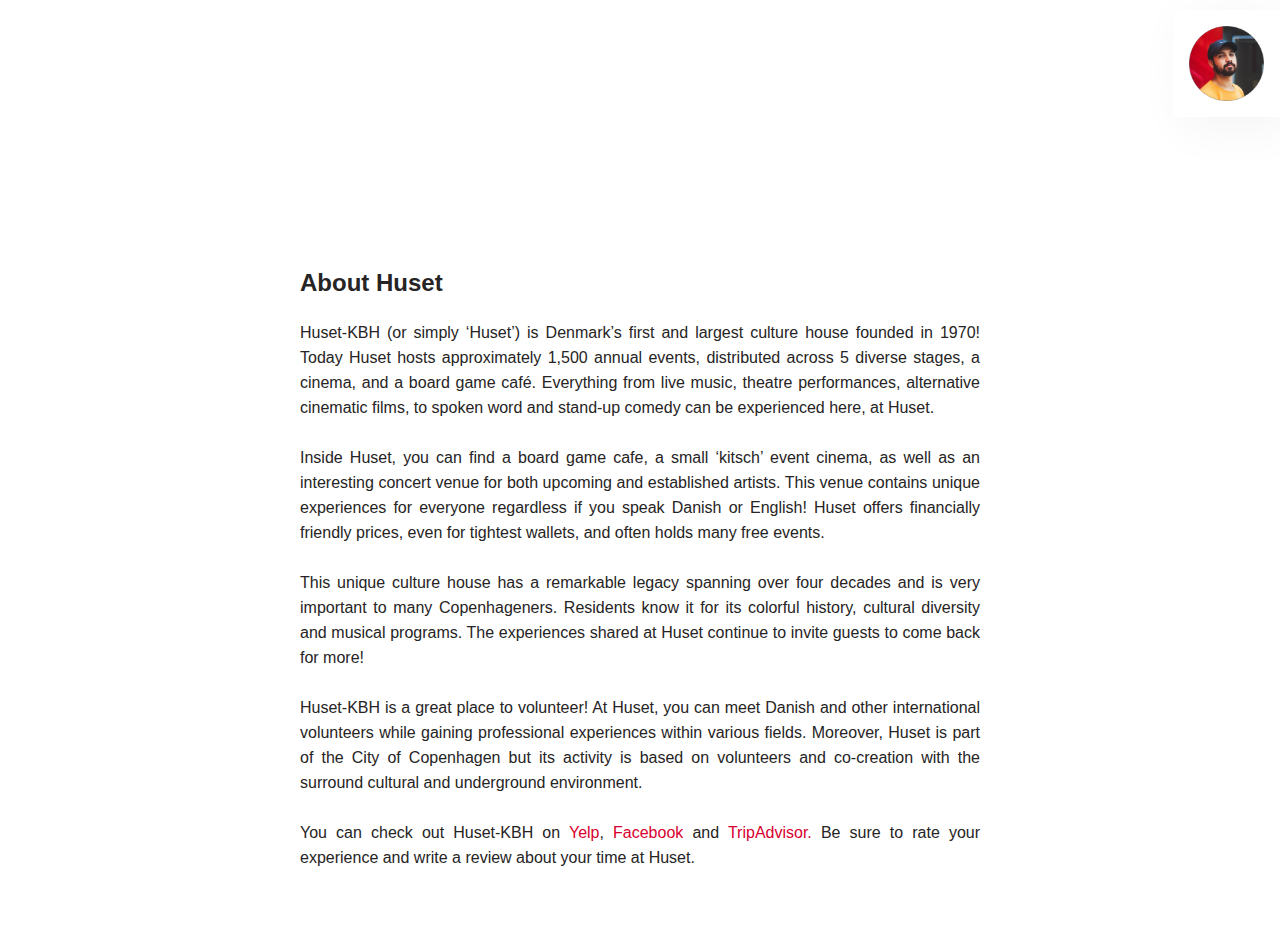
==== commit 0cc4855b: "shadows" ====
--- a/About.html
+++ b/About.html
@@ -10,7 +10,7 @@
 
 <header class="header">
 		<img class="arrow open-btn" src="img/BURGER-black.svg" alt="H Menu logo" />
-		<img class="arrow close-btn hide" src="img/exit.svg" alt="H Menu logo" />
+		<img class="arrow close-btn hide" src="img/close.svg" alt="H Menu logo" />
 		<img class="avatar" src="img/mads_avatar.svg" alt="avatar" />
 	
 		<div class="overlay hide">
--- a/css/style.css
+++ b/css/style.css
@@ -16,8 +16,8 @@
 
 body {
     font-family: 'Avenir-Regular', sans-serif;
-    background-color:#FEFEFE!important;
-    color:#262F36;
+    background-color:#fff!important;
+    color:#262424;
     width: 100%;
 }
 
@@ -58,7 +58,7 @@
 .lang {
     cursor: pointer;
     float: right;
-    color: #FEFEFE;
+    color: #fff;
     text-align: center;
     padding: 14px 16px;
     text-decoration: none;
@@ -72,7 +72,7 @@
 }
 
 .nav-bar a {
-    color: #EFEFEF;
+    color: #fff;
     float: left;
     text-align: center;
     padding: 14px 16px;
@@ -86,7 +86,7 @@
 
 .scrolled {
     position: fixed;
-    background-color: #FEFEFE;
+    background-color: #fff;
     -webkit-box-shadow: 10px 10px 50px 0px rgba(0, 0, 0, 0.05);
     box-shadow: 10px 10px 50px 0px rgba(0, 0, 0, 0.05);
 }
@@ -103,6 +103,12 @@
 .logo {
     position: absolute;
     width: 50%;
+}
+.open-btn{
+    position: relative;
+}
+.close-btn{
+    position: relative;
 }
 
 .mobilelogo {
@@ -155,6 +161,8 @@
    text-align: center;
     justify-content: center;
     align-items: center;
+    color: white;
+    text-shadow: 5px 5px 19px black;
 }
 .BandEvent{
     padding: 1em;
@@ -186,7 +194,7 @@
 position: absolute;
 left: 40%;
 top: 80px;
-color:#FEFEFE;
+color:#fff;
 text-shadow: 20px 12px 12px black;
 }
 .buy{
@@ -233,6 +241,7 @@
     display: flex;
     justify-content: center;
     align-items: center;
+    background-color: #fff;
 }
 
 .overlay li {
@@ -241,7 +250,7 @@
 }
 
 .overlay a {
-    color: #FEFEFE;
+    color: black;
     text-decoration: none;
 }
 
@@ -253,7 +262,7 @@
 
 .eventcard {
     margin: 2em;
-    background-color: #FEFEFE;
+    background-color: #fff;
     position: relative;
     height: 280px;
     border-radius: 10px;
@@ -261,7 +270,7 @@
     box-shadow: 10px 10px 50px 0px rgba(0, 0, 0, 0.05);
 }
 .eventcard p, h3{
-    color: #262F36
+    color: #262424;
 }
 .Eventdescription{
     padding: 1.5em;
@@ -332,7 +341,7 @@
 
 .search {
     cursor: pointer;
-    color: #262F36
+    color: #262424;
     padding: 2em;
     font-size: 1.5em;
     top: 80vh;
@@ -348,7 +357,7 @@
 }
 .signin{
     cursor: pointer;
-    color: #262F36
+    color: #262424;
     padding: 2em;
     font-size: 1.5em;
     top: 85vh;
@@ -366,26 +375,42 @@
 .filterBy{
     text-align: center;
     padding-top: 60px;
+    padding-bottom: 20px;
 }
 .genre{
     text-align: center;
     padding-top: 120px;
 }
 .allEvents{
-    top: 140px;
-    cursor: pointer;
-    color: #262F36
-    padding: 2em;
+    top: 130px;
+    cursor: pointer;
+    color: #262424;
+    padding: 1em;
     font-size: 1em;
-    height: 35px;
     z-index: 99;
     position: absolute;
     left: 10%;
     right: 10%;
-    width: 20%;
+    width: 120px;
     border: none;
+    border-radius: 5px;
     -webkit-box-shadow: 10px 10px 50px 0px rgba(0, 0, 0, 0.05);
-    box-shadow: 10px 10px 50px 0px rgba(0, 0, 0, 0.05);
+    box-shadow: 10px 10px 50px 0px rgba(0, 0, 0, 0.2);
+}
+.showresults{
+    cursor: pointer;
+    color: #262424;
+    padding: 1em;
+    font-size: 1em;
+   border: none;
+   position: relative;
+   left: 37%;
+   -webkit-box-shadow: 10px 10px 50px 0px rgba(0, 0, 0, 0.05);
+   box-shadow: 10px 10px 50px 0px rgba(0, 0, 0, 0.2);
+  
+}
+footer{
+    padding: 2em;
 }
 
 /*///////////////////FILTER BUTTONS////////////////////*/
@@ -424,8 +449,8 @@
     left: 0;
     height: 25px;
     width: 25px;
-    background-color: #FEFEFE;
-    border: 1px solid black;
+    background-color: #fff;
+    border: 1px #262424;
     border-radius: 2px;
   }
   
@@ -457,7 +482,7 @@
     top: 5px;
     width: 5px;
     height: 10px;
-    border: solid #FEFEFE;
+    border: solid #fff;
     border-width: 0 3px 3px 0;
     -webkit-transform: rotate(45deg);
     -ms-transform: rotate(45deg);
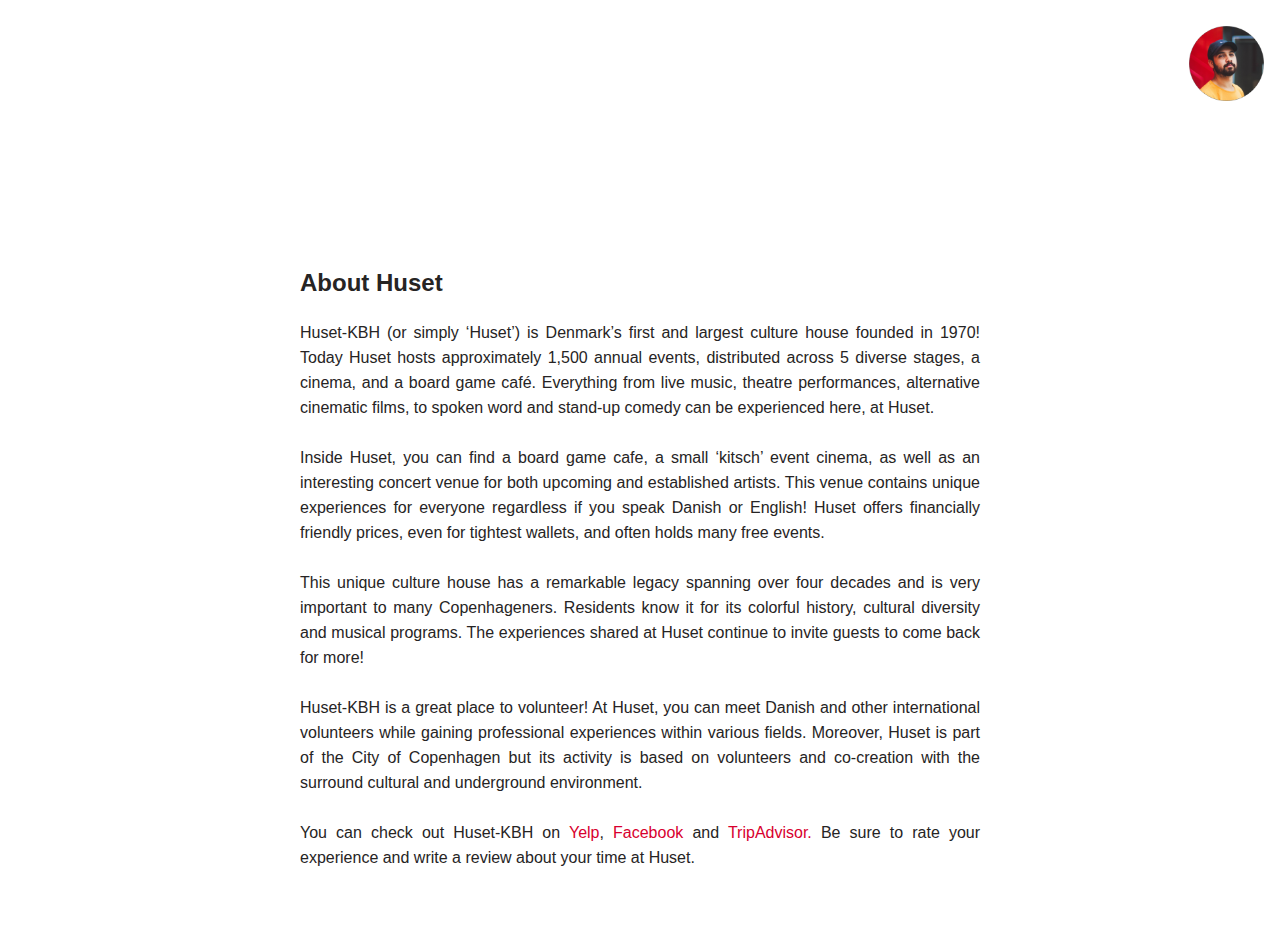
==== commit 856e7746: "profile" ====
--- a/About.html
+++ b/About.html
@@ -11,7 +11,7 @@
 <header class="header">
 		<img class="arrow open-btn" src="img/BURGER-black.svg" alt="H Menu logo" />
 		<img class="arrow close-btn hide" src="img/close.svg" alt="H Menu logo" />
-		<img class="avatar" src="img/mads_avatar.svg" alt="avatar" />
+		<a href="About.html"><img class="avatar" src="img/mads_avatar.svg" alt="avatar" /></a>
 	
 		<div class="overlay hide">
 			<nav>
--- a/css/style.css
+++ b/css/style.css
@@ -43,7 +43,17 @@
     top: 10px;
     float: right;
     padding: 1em;
-    box-shadow: 10px 10px 50px 0px rgba(0, 0, 0, 0.05);
+    
+}
+.profile{
+    position: relative;
+    top: 120px;
+    height: 150px;
+    padding: 1em;
+}
+.name{
+    text-align: right;
+    padding: 0.5em;
 }
 .headerMobileOpen {
     height: 100vh;
@@ -358,9 +368,9 @@
 .signin{
     cursor: pointer;
     color: #262424;
-    padding: 2em;
-    font-size: 1.5em;
-    top: 85vh;
+    padding: 1em;
+    font-size: 1em;
+    top: 90vh;
     height: 50px;
     z-index: 99;
     position: absolute;
@@ -368,8 +378,9 @@
     right: 10%;
     width: 80%;
     border: none;
+    border-radius: 5px;
     -webkit-box-shadow: 10px 10px 50px 0px rgba(0, 0, 0, 0.05);
-    box-shadow: 10px 10px 50px 0px rgba(0, 0, 0, 0.05);
+    box-shadow: 10px 10px 19px rgba(0, 0, 0, 0.1);
 }
 
 .filterBy{
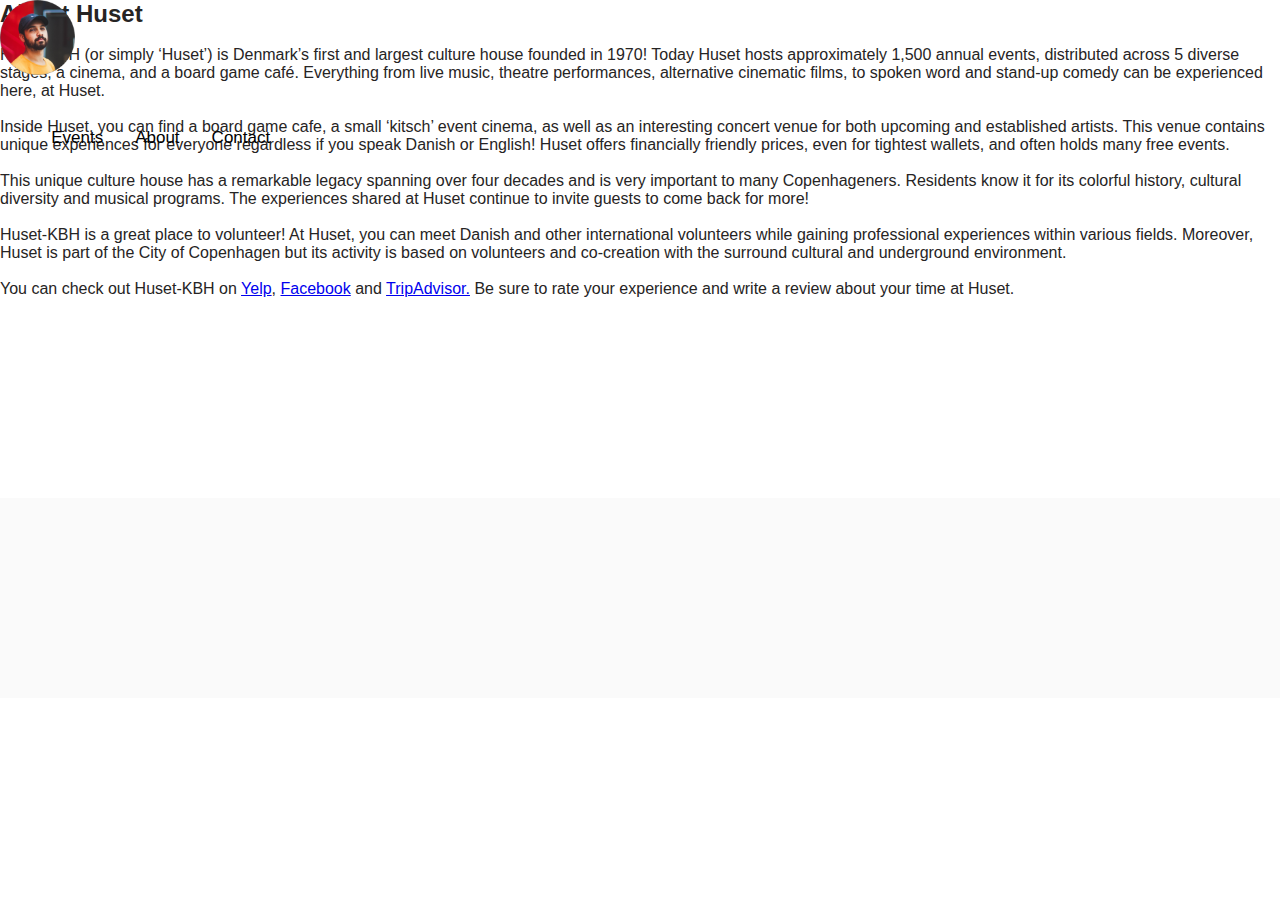
==== commit 4580b711: "image" ====
--- a/About.html
+++ b/About.html
@@ -11,7 +11,7 @@
 <header class="header">
 		<img class="arrow open-btn" src="img/BURGER-black.svg" alt="H Menu logo" />
 		<img class="arrow close-btn hide" src="img/close.svg" alt="H Menu logo" />
-		<a href="About.html"><img class="avatar" src="img/mads_avatar.svg" alt="avatar" /></a>
+		<a href="profile.html"><img class="avatar" src="img/mads_avatar.svg" alt="avatar" /></a>
 	
 		<div class="overlay hide">
 			<nav>
--- a/css/style.css
+++ b/css/style.css
@@ -16,8 +16,8 @@
 
 body {
     font-family: 'Avenir-Regular', sans-serif;
-    background-color:#fff!important;
-    color:#262424;
+    background-color: #fff !important;
+    color: #262424;
     width: 100%;
 }
 
@@ -29,6 +29,8 @@
     font-family: 'Avenir-bold', sans-serif;
 }
 
+/* Header */
+
 header {
     height: 120px;
     background-color: transparent;
@@ -38,51 +40,94 @@
     left: 0;
     right: 0;
 }
-.avatar{
-    position: relative;
-    top: 10px;
-    float: right;
-    padding: 1em;
-    
-}
-.profile{
-    position: relative;
-    top: 120px;
-    height: 150px;
-    padding: 1em;
-}
-.name{
-    text-align: right;
-    padding: 0.5em;
-}
+
+/* Mobile Menu */
+
 .headerMobileOpen {
     height: 100vh;
-    background: #262F36;
-}
+    background: #fff;
+}
+
+.mobileLogo {
+    display: none;
+    float: left;
+    width: 162px;
+    height: 23px;
+    cursor: pointer;
+    padding: 1.5em 0 1.5em 1.5em;
+    z-index: 997;
+    position: relative;
+    animation: moveIn 1s forwards;
+    opacity: 0;
+}
+
+.backButton {
+    display: none;
+    float: left;
+    width: 20px;
+    height: 20px;
+    cursor: pointer;
+    padding: 1.5em 0 1.5em 1.5em;
+    z-index: 996;
+    position: relative;
+    animation: moveIn 1s forwards;
+    opacity: 0;
+}
+
+.backButton:hover {
+    transform: translateX(-5px) !important;
+}
+
+@keyframes moveIn {
+    0% {
+        transform: translateY(-10px);
+        opacity: 0;
+    }
+
+    100% {
+        transform: translateY(0px);
+        opacity: 1;
+    }
+}
+
+.arrow {
+    float: right;
+    display: none;
+    width: 25px;
+    height: 19px;
+    cursor: pointer;
+    padding: 1.5em 1.5em 1.5em 0;
+    z-index: 999;
+    position: relative;
+    animation: moveIn 1s .6s forwards;
+    opacity: 0;
+}
+
+.searchIcon {
+    display: none;
+    float: right;
+    width: 21px;
+    height: 21px;
+    cursor: pointer;
+    padding: 1.5em 1em 1.5em 0;
+    z-index: 998;
+    animation: moveIn 1s .3s forwards;
+    opacity: 0;
+}
+
+/* Mobile menu end */
 
 .headerContent {
     padding: 2.2em;
     position: sticky;
 }
 
-.lang {
-    cursor: pointer;
-    float: right;
-    color: #fff;
-    text-align: center;
-    padding: 14px 16px;
-    text-decoration: none;
-    font-size: 17px;
-}
-a{
-    text-decoration: none;
-}
 ul {
     list-style: none;
 }
 
 .nav-bar a {
-    color: #fff;
+    color: black;
     float: left;
     text-align: center;
     padding: 14px 16px;
@@ -91,7 +136,7 @@
 }
 
 a:hover {
-    color: #D8002E;
+    color: #C52038;
 }
 
 .scrolled {
@@ -101,36 +146,26 @@
     box-shadow: 10px 10px 50px 0px rgba(0, 0, 0, 0.05);
 }
 
+.headerWhite {
+    background-color: #fff;
+    position: static;
+}
+
+/* Header End */
+
 /*FRONTPAGE*/
 
 .openSection {
     height: 100vh;
 }
-.halfSection{
-    height: 30vh;
-}
 
 .logo {
     position: absolute;
     width: 50%;
 }
-.open-btn{
-    position: relative;
-}
-.close-btn{
-    position: relative;
-}
 
 .mobilelogo {
     display: none;
-}
-.calendar{
-
-    border-radius: 10px;
-    display: block;
-    margin-left: auto;
-    margin-right: auto;
-    width: 90vw;
 }
 
 .logoContainer {
@@ -146,73 +181,23 @@
 .title h1 {
     font-size: 6em;
 }
-.downarrow{
-    position: relative;
-    top: 160px;
-    transform: rotate(90deg);
-}
-.downarrow img{
-    height: 50px;
-}
 
 .openImage img {
-    opacity: .8;
     object-fit: cover;
     height: 100vh;
     width: 100%;
-    -webkit-clip-path: polygon(88% 0, 100% 0, 100% 100%, 69% 100%);
+    -webkit-clip-path: polygon(69% 0, 100% 0, 100% 100%, 50% 100%);
     clip-path: polygon(69% 0, 100% 0, 100% 100%, 50% 100%);
 }
 
-.eventName{
-    padding-top: 120px;
-    letter-spacing: 5px;
-    height: 50px;
-   text-align: center;
+.eventTitle {
+    height: 200px;
+    width: 100%;
+    display: flex;
     justify-content: center;
     align-items: center;
-    color: white;
-    text-shadow: 5px 5px 19px black;
-}
-.BandEvent{
-    padding: 1em;
-}
-.bandImage{
-    border-radius: 10px;
-    display: block;
-    margin-left: auto;
-    margin-right: auto;
-    width: 100%;
-  }
-  .bandBanner{
-      text-align: center;
-      padding: 2em;
-  }
-  .spotify{
-    box-shadow: 10px 10px 50px 0px rgb(0, 0, 0);
-  }
-  .youtube{
-      text-align: center;
-      padding: 1em;
-  }
-.eventTitle {
-    height: 50px;
-    padding: 1em;
-}
-.bandName{
-text-align: center;
-position: absolute;
-left: 40%;
-top: 80px;
-color:#fff;
-text-shadow: 20px 12px 12px black;
-}
-.buy{
-    cursor: pointer;
-    font-weight: 700;
-    color: #D8002E;
-    float: right;
-}
+}
+
 .event {
     margin: 0 auto;
     max-width: 1200px;
@@ -220,24 +205,6 @@
     grid-template-columns: repeat(auto-fill, minmax(360px, 1fr));
     grid-gap: 40px;
 }
-.filter{
-    position: relative;
-    top: -35px;
-    float: right;
-    height: 20px;
-    padding: .5em;
-}
-.paragraph{
-    text-align: justify;
-    padding-left: 300px;
-    padding-right: 300px;
-    line-height: 25px;
-}
-.paragraph a{
-    color:  #D8002E;
-    text-decoration: none;
-}
-
 
 .burger-bar {
     padding: 1.5em;
@@ -251,7 +218,7 @@
     display: flex;
     justify-content: center;
     align-items: center;
-    background-color: #fff;
+    background: #fff;
 }
 
 .overlay li {
@@ -260,51 +227,41 @@
 }
 
 .overlay a {
-    color: black;
+    color: #262424;
     text-decoration: none;
 }
-
-
 
 .hide {
     display: none !important;
 }
 
 .eventcard {
-    margin: 2em;
-    background-color: #fff;
     position: relative;
-    height: 280px;
+    height: 320px;
     border-radius: 10px;
     -webkit-box-shadow: 10px 10px 50px 0px rgba(0, 0, 0, 0.05);
     box-shadow: 10px 10px 50px 0px rgba(0, 0, 0, 0.05);
-}
-.eventcard p, h3{
-    color: #262424;
-}
-.Eventdescription{
-    padding: 1.5em;
+    animation: moveIn 1s 1s forwards;
+    opacity: 0;
 }
 
 .date {
     position: absolute;
     bottom: 25px;
     left: 25px;
+    opacity: .5;
 }
 
 .bookmark {
+    cursor: pointer;
     position: absolute;
     bottom: 25px;
     right: 25px;
-    cursor: pointer;
+}
+
+.eventType {
     opacity: .5;
 }
-
-.bookmark:hover {
-    opacity: 1;
-}
-
-
 
 .eventcard:hover {
     -webkit-box-shadow: 10px 10px 50px 0px rgba(0, 0, 0, 0.15);
@@ -332,26 +289,9 @@
     margin-bottom: 15px;
 }
 
-.arrow {
-    display: none;
-    width: 50px;
-    cursor: pointer;
-    padding: 2.5em;
-    float: left;
-    z-index: 999;
-}
-.back{
-    display: none;
-    width: 40px;
-    cursor: pointer;
-    padding: 1.5em;
-    float: left;
-    z-index: 999;
-}
-
 .search {
     cursor: pointer;
-    color: #262424;
+    color: #26242450;
     padding: 2em;
     font-size: 1.5em;
     top: 80vh;
@@ -364,151 +304,178 @@
     border: none;
     -webkit-box-shadow: 10px 10px 50px 0px rgba(0, 0, 0, 0.05);
     box-shadow: 10px 10px 50px 0px rgba(0, 0, 0, 0.05);
-}
-.signin{
-    cursor: pointer;
+    -webkit-appearance: textfield;
+}
+
+footer {
+    background: #fafafa;
+    height: 200px;
+    width: 100%;
+    margin-top: 200px;
+    text-align: center;
+}
+
+.footercontent {
+    padding-top: 100px;
+}
+
+/* event details page */
+
+
+.eventDetailsImage {
+    height: 50vh;
+    background: #fafafa;
+    display: flex;
+    justify-content: center;
+    align-items: center;
+    overflow: hidden;
+    position: relative;
+    animation: fadeIn 1s 1s forwards;
+    opacity: 0;
+}
+
+.eventDetailsImage img {
+    width: 100%;
+    position: absolute;
+    opacity: 0.75;
+    object-fit: cover;
+}
+
+.eventDetailsImage h1 {
+    z-index: 10;
+    color: #fff;
+    text-shadow: 5px 5px 30px #00000025;
+}
+
+.eventDetails {
+    margin-top: 100px;
+    animation: fadeIn 1s .5s forwards;
+    opacity: 0;
+}
+
+@keyframes fadeIn {
+    0% {
+        opacity: 0;
+    }
+
+    100% {
+        opacity: 1;
+    }
+}
+
+.eventDetailsTitle {
+    font-size: 3em;
+}
+
+.movieIntroduction {
+    padding-top: 50px;
+    font-size: 1.em;
+}
+
+.eventDetailsDate {
+    padding-top: 15px;
+}
+
+.eventDetailsDirector {
+    padding-top: 5px;
+}
+
+.eventDetailsDescription {
+    padding-top: 10px;
+    max-width: 960px;
+    margin: 0 auto;
+    font-size: 12px;
+    opacity: .75;
+    text-align: justify;
+    letter-spacing: .3px;
+}
+
+.seats {
+    position: absolute;
+    bottom: 1.5em;
+    right: 1.5em;
+    left: 1.5em;
+    width: calc(100% - 3em);
+    height: 50px;
+    border: 0;
+    border-radius: 10px;
+    color: #fff;
+    background-color: #C52038;
+    font-size: .9em;
+    font-family: 'Avenir-bold', sans-serif;
+    font-weight: 600;
+    letter-spacing: 1px;
+    -webkit-box-shadow: 5px 5px 10px 0px rgba(197, 32, 56, 0.25);
+    -moz-box-shadow: 5px 5px 10px 0px rgba(197, 32, 56, 0.25);
+    box-shadow: 5px 5px 10px 0px rgba(197, 32, 56, 0.25);
+    animation: moveIn 1s 1s forwards;
+    opacity: 0;
+}
+
+.articleLink {
     color: #262424;
-    padding: 1em;
-    font-size: 1em;
-    top: 90vh;
-    height: 50px;
-    z-index: 99;
-    position: absolute;
-    left: 10%;
-    right: 10%;
-    width: 80%;
-    border: none;
-    border-radius: 5px;
-    -webkit-box-shadow: 10px 10px 50px 0px rgba(0, 0, 0, 0.05);
-    box-shadow: 10px 10px 19px rgba(0, 0, 0, 0.1);
-}
-
-.filterBy{
-    text-align: center;
-    padding-top: 60px;
-    padding-bottom: 20px;
-}
-.genre{
-    text-align: center;
-    padding-top: 120px;
-}
-.allEvents{
-    top: 130px;
-    cursor: pointer;
-    color: #262424;
-    padding: 1em;
-    font-size: 1em;
-    z-index: 99;
-    position: absolute;
-    left: 10%;
-    right: 10%;
-    width: 120px;
-    border: none;
-    border-radius: 5px;
-    -webkit-box-shadow: 10px 10px 50px 0px rgba(0, 0, 0, 0.05);
-    box-shadow: 10px 10px 50px 0px rgba(0, 0, 0, 0.2);
-}
-.showresults{
-    cursor: pointer;
-    color: #262424;
-    padding: 1em;
-    font-size: 1em;
-   border: none;
-   position: relative;
-   left: 37%;
-   -webkit-box-shadow: 10px 10px 50px 0px rgba(0, 0, 0, 0.05);
-   box-shadow: 10px 10px 50px 0px rgba(0, 0, 0, 0.2);
-  
-}
-footer{
-    padding: 2em;
-}
-
-/*///////////////////FILTER BUTTONS////////////////////*/
-
-.checkbox{
-    padding-top: 2em;
-    padding-left: 3em;
-}
-/* Customize the label (the container) */
-.container {
-    display: block;
-    position: relative;
-    padding-left: 35px;
-    margin-bottom: 12px;
-    cursor: pointer;
-    font-size: 22px;
-    -webkit-user-select: none;
-    -moz-user-select: none;
-    -ms-user-select: none;
-    user-select: none;
-  }
-  
-  /* Hide the browser's default checkbox */
-  .container input {
-    position: absolute;
-    opacity: 0;
-    cursor: pointer;
-    height: 0;
-    width: 0;
-  }
-  
-  /* Create a custom checkbox */
-  .checkmark {
-    position: absolute;
-    top: 0;
-    left: 0;
-    height: 25px;
-    width: 25px;
-    background-color: #fff;
-    border: 1px #262424;
-    border-radius: 2px;
-  }
-  
-  /* On mouse-over, add a grey background color */
-  .container:hover input ~ .checkmark {
-    background-color: rgb(54, 26, 32);
-  }
-  
-  /* When the checkbox is checked, add a blue background */
-  .container input:checked ~ .checkmark {
-    background-color: #D8002E;
-  }
-  
-  /* Create the checkmark/indicator (hidden when not checked) */
-  .checkmark:after {
-    content: "";
-    position: absolute;
-    display: none;
-  }
-  
-  /* Show the checkmark when checked */
-  .container input:checked ~ .checkmark:after {
-    display: block;
-  }
-  
-  /* Style the checkmark/indicator */
-  .container .checkmark:after {
-    left: 9px;
-    top: 5px;
-    width: 5px;
-    height: 10px;
-    border: solid #fff;
-    border-width: 0 3px 3px 0;
-    -webkit-transform: rotate(45deg);
-    -ms-transform: rotate(45deg);
-    transform: rotate(45deg);
-  }
-
+    text-decoration: none;
+}
+
+.mobileSorting {
+    margin: 150px 1.5em 0 1.5em;
+    display: none;
+    animation: moveIn 1s .6s forwards;
+    opacity: 0;
+}
+
+.movieGenres {
+    overflow: auto;
+    white-space: nowrap;
+}
+
+.mobileSorting ul {
+    display: inline-flex;
+}
+
+.mobileSorting li {
+    margin-top: 1em;
+    padding-right: 20px;
+    cursor: pointer;
+}
+
+.mobileSorting li:hover {
+    color: #C52038;
+}
+
+.mobileSorting h2 {
+    font-size: 1.5em;
+}
+
+.eventMobile {
+    display: none;
+}
 
 @media screen and (max-width: 772px) {
 
+    .header {
+        height: 70px;
+    }
+
+    footer {
+        display: none;
+    }
+
+    .nav-bar,
+    .logo,
+    .search,
+    .openSection,
+    .eventTitle {
+        display: none;
+    }
+
+    .backButton,
+    .mobileLogo,
+    .searchIcon,
+    .mobileSorting,
+    .mobilelogo,
     .arrow {
         display: block;
-    }
-
-    .nav-bar {
-        display: none;
     }
 
     .openImage img {
@@ -517,30 +484,42 @@
         clip-path: polygon(0 0, 100% 0, 100% 100%, 0% 100%);
     }
 
-    .search {
-        top: 85vh;
-        font-size: 1em;
-    }
-
-    .logo {
+
+    .event {
+        margin: 1.5em 1.5em 100px 1.5em;
+        grid-template-columns: repeat(auto-fill, minmax(320px, 1fr));
+    }
+
+    /* Events sub page */
+
+    .eventDetailsImage {
+        background-color: white;
+        margin-top: 65px;
+        height: 180px;
+    }
+
+    .eventDetails {
+        margin: 0;
+        padding: 50px 1.5em 0 1.5em;
+        border-radius: 10px 10px 0 0;
+        z-index: 85;
+        transform: translateY(-20px);
+        position: relative;
+        background-color: #fff;
+        background: #fff;
+
+    }
+
+    .eventDesktop {
         display: none;
     }
 
-    .mobilelogo {
+    .eventMobile {
         display: block;
     }
 
-    .arrow {
-        display: block;
-    }
-
-    .event {
-        margin: 1.5em;
-        grid-template-columns: repeat(auto-fill, minmax(320px, 1fr));
-    }
-    .paragraph{
-        padding-left: 3em;
-        padding-right: 3em;
+    .eventDetailsTitle {
+        font-size: 1.5em;
     }
 
 }